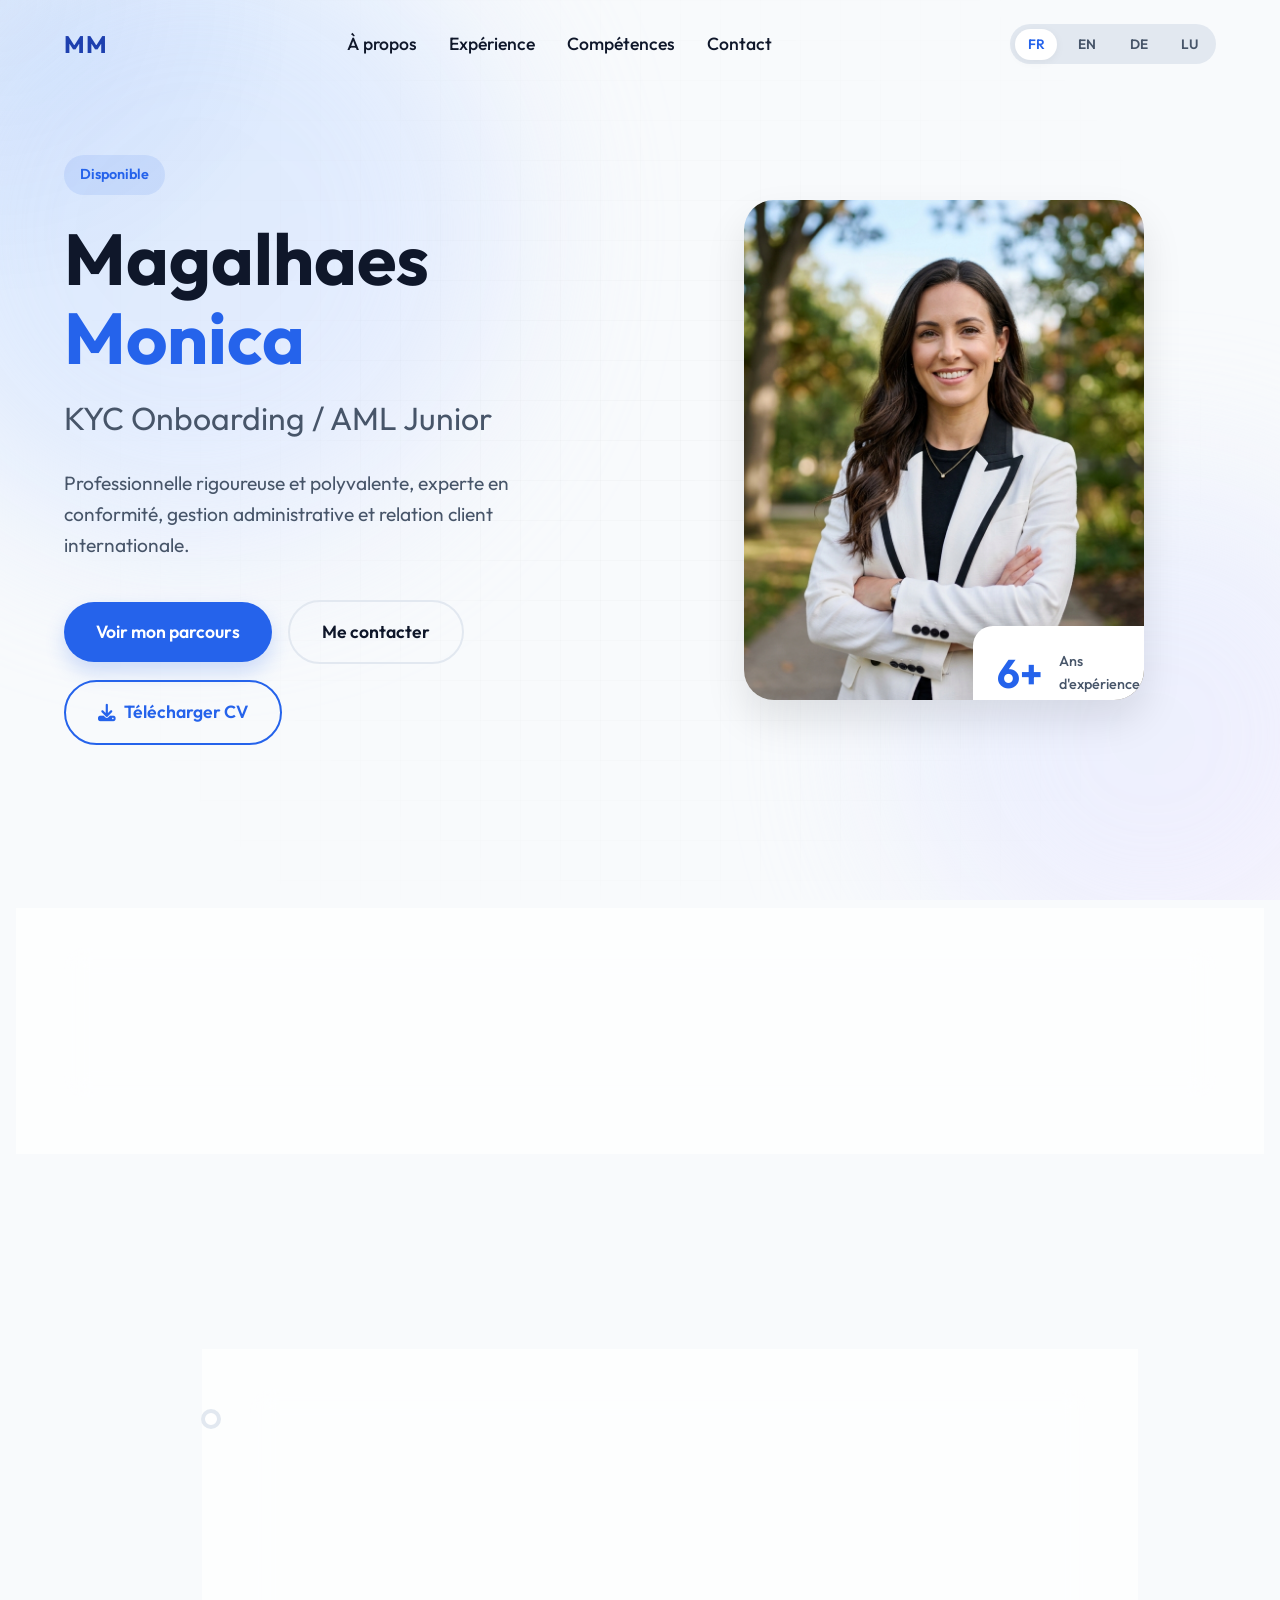
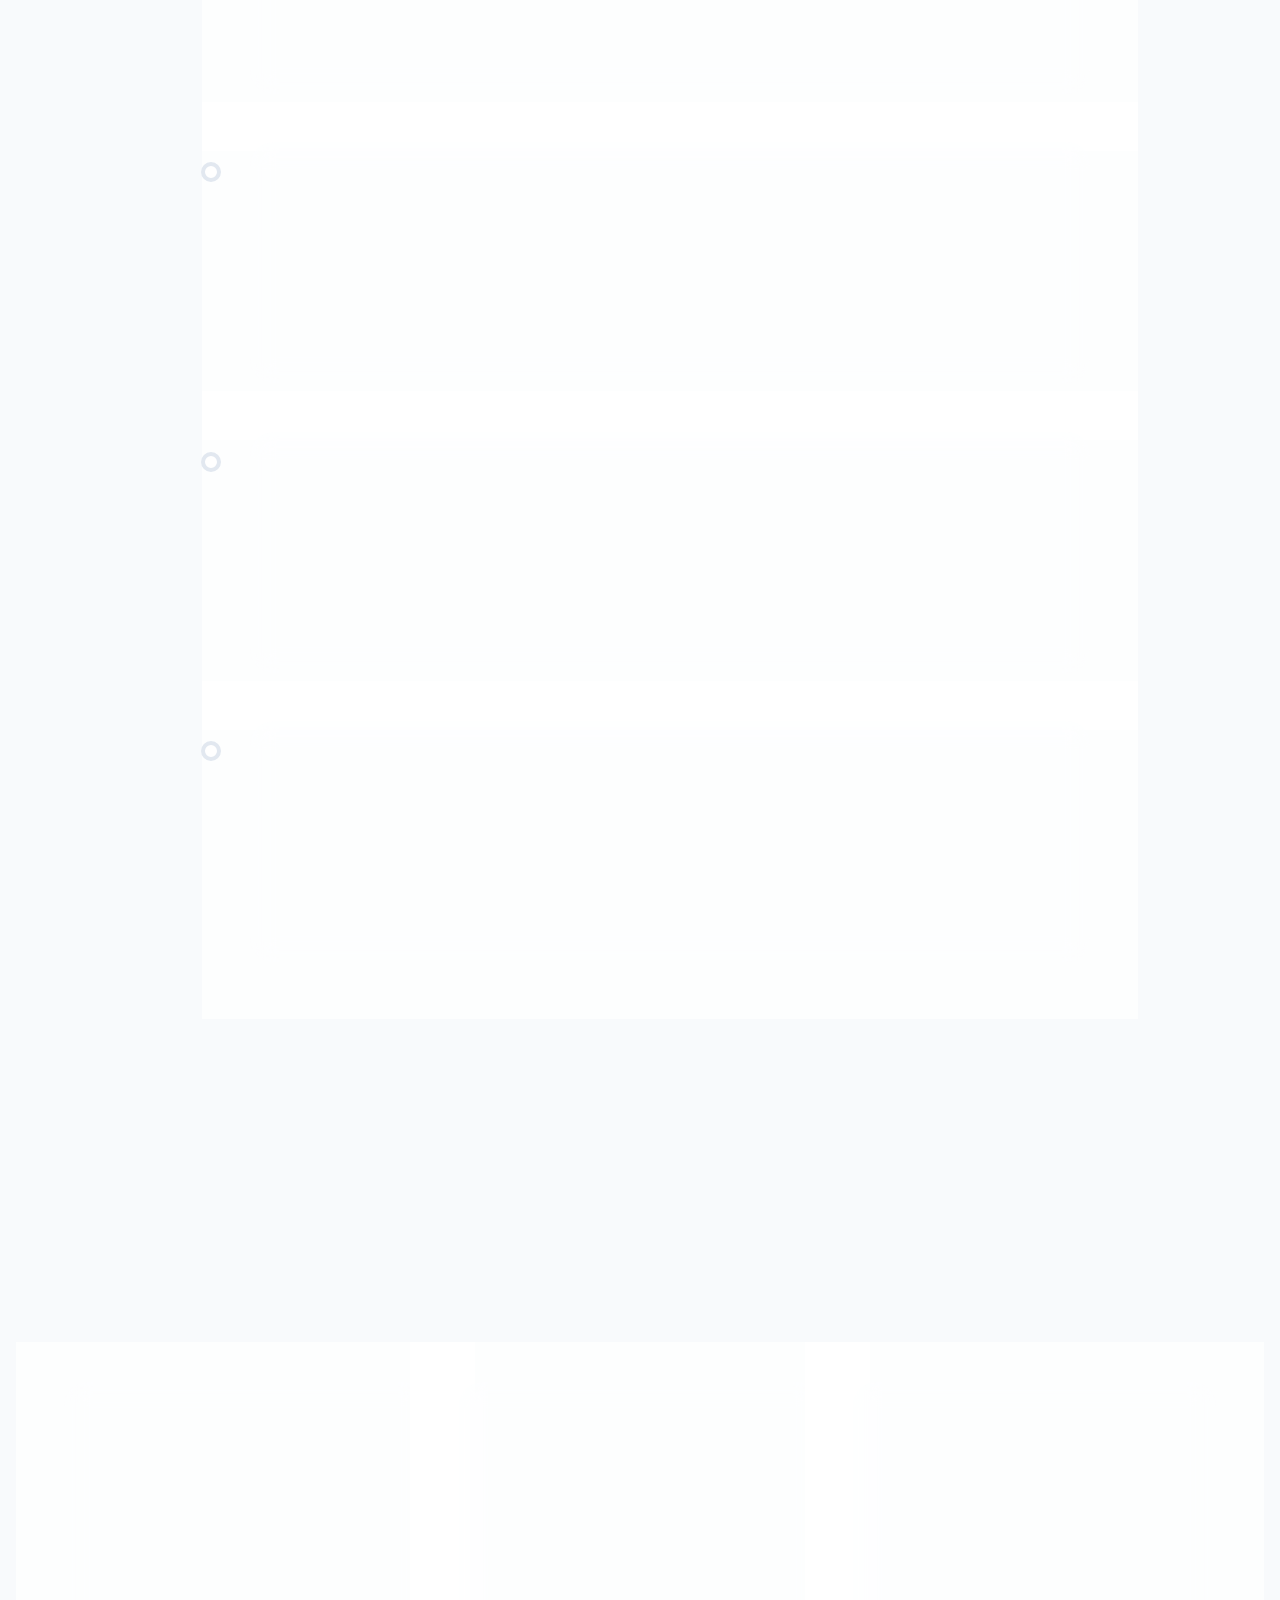
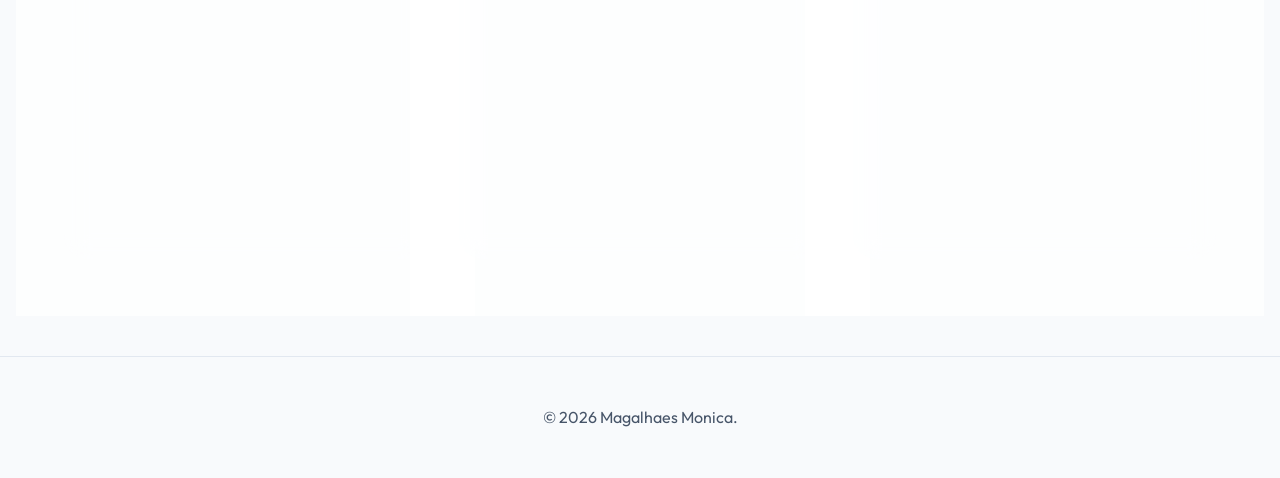
==== index.html @ 9e4c1631 "🚀 Initial commit: Mónica CV Landing Page" ====
<!DOCTYPE html>
<html lang="fr">
<head>
    <meta charset="UTF-8">
    <meta name="viewport" content="width=device-width, initial-scale=1.0">
    <title>Magalhaes Monica - KYC Onboarding / AML Junior</title>
    <meta name="description" content="Portfolio et CV de Magalhaes Monica, spécialiste KYC Onboarding / AML Junior.">
    <link rel="preconnect" href="https://fonts.googleapis.com">
    <link rel="preconnect" href="https://fonts.gstatic.com" crossorigin>
    <link href="https://fonts.googleapis.com/css2?family=Outfit:wght@300;400;500;600;700&display=swap" rel="stylesheet">
    <link rel="stylesheet" href="https://cdnjs.cloudflare.com/ajax/libs/font-awesome/6.4.0/css/all.min.css">
    <link rel="stylesheet" href="styles.css">
</head>
<body>
    <!-- Advanced UI Background -->
    <div id="cursor-glow"></div>
    <div class="background-elements">
        <div class="blob blob-1"></div>
        <div class="blob blob-2"></div>
        <div class="grid-overlay"></div>
    </div>

    <nav class="navbar">
        <div class="nav-content">
            <a href="#" class="logo">MM</a>
            <ul class="nav-links">
                <li><a href="#about" data-i18n="nav_about">À propos</a></li>
                <li><a href="#experience" data-i18n="nav_exp">Expérience</a></li>
                <li><a href="#skills" data-i18n="nav_skills">Compétences</a></li>
                <li><a href="#contact" data-i18n="nav_contact">Contact</a></li>
            </ul>
            <div class="lang-switcher">
                <button class="lang-btn active" data-lang="fr">FR</button>
                <button class="lang-btn" data-lang="en">EN</button>
                <button class="lang-btn" data-lang="de">DE</button>
                <button class="lang-btn" data-lang="lu">LU</button>
            </div>
        </div>
    </nav>

    <main>
        <section id="hero" class="hero section">
            <div class="hero-container">
                <div class="hero-content fade-in-left">
                    <div class="badge" data-i18n="hero_avail">Disponible</div>
                    <h1>Magalhaes <span>Monica</span></h1>
                    <h2 data-i18n="hero_title">KYC Onboarding / AML Junior</h2>
                    <p class="hero-desc" data-i18n="hero_desc">Professionnelle rigoureuse et polyvalente, experte en conformité, gestion administrative et relation client internationale.</p>
                    <div class="hero-actions">
                        <a href="#experience" class="btn btn-primary" data-i18n="btn_exp">Voir mon parcours</a>
                        <a href="#contact" class="btn btn-secondary" data-i18n="btn_contact">Me contacter</a>
                        <a href="CV%20KAYA%20KYCAML.pdf" class="btn btn-outline" target="_blank" data-i18n="btn_download" download><i class="fa-solid fa-download"></i> Télécharger CV</a>
                    </div>
                </div>
                <div class="hero-image-container fade-in-right">
                    <div class="image-wrapper tilt-card">
                        <img src="./monica_portrait.jpg" alt="Monica Magalhaes" class="profile-img" id="profile-picture">
                        <div class="experience-badge float-anim">
                            <span class="number">6+</span>
                            <span class="text" data-i18n="hero_years">Ans<br>d'expérience</span>
                        </div>
                    </div>
                </div>
            </div>
        </section>

        <section id="about" class="contact-bar section fade-in-up">
            <div class="contact-grid">
                <div class="contact-item hover-lift">
                    <div class="icon-box"><i class="fa-solid fa-phone"></i></div>
                    <div class="contact-details">
                        <span class="label" data-i18n="contact_phone">Téléphone</span>
                        <span class="value">06 03 92 74 62</span>
                    </div>
                </div>
                <div class="contact-item hover-lift">
                    <div class="icon-box"><i class="fa-solid fa-envelope"></i></div>
                    <div class="contact-details">
                        <span class="label">Email</span>
                        <span class="value">monicakaya.contact@gmail.com</span>
                    </div>
                </div>
                <div class="contact-item hover-lift">
                    <div class="icon-box"><i class="fa-solid fa-car"></i></div>
                    <div class="contact-details">
                        <span class="label" data-i18n="contact_license">Permis</span>
                        <span class="value" data-i18n="contact_license_val">Permis B</span>
                    </div>
                </div>
            </div>
        </section>

        <section id="experience" class="experience section">
            <div class="section-header fade-in-up">
                <h2 data-i18n="exp_section_title">Expérience <span>Professionnelle</span></h2>
                <div class="divider"></div>
            </div>
            
            <div class="timeline" id="experience-timeline">
                <div class="timeline-progress"></div>
                
                <div class="timeline-item fade-in-up">
                    <div class="timeline-dot"></div>
                    <div class="timeline-content glass-card interactive-card">
                        <div class="timeline-header">
                            <div class="job-info">
                                <h3 data-i18n="job1_title">Offboarding KYC Mission</h3>
                                <h4>Alcyone Consulting / ING Luxembourg</h4>
                            </div>
                            <span class="date-badge" data-i18n="job1_date">Fév. 2026 - Avril 2026</span>
                        </div>
                        <ul class="job-description">
                            <li data-i18n="job1_desc1">Analyse et traitement des demandes de clôture de comptes clients Business dans le respect des exigences réglementaires KYC/AML.</li>
                            <li data-i18n="job1_desc2">Collaboration étroite avec le personnel interne pour assurer la conformité.</li>
                            <li data-i18n="job1_desc3">Revue complète des dossiers clients (identités, statuts, FATCA, RCS).</li>
                        </ul>
                    </div>
                </div>

                <div class="timeline-item fade-in-up">
                    <div class="timeline-dot"></div>
                    <div class="timeline-content glass-card interactive-card">
                        <div class="timeline-header">
                            <div class="job-info">
                                <h3 data-i18n="job2_title">Gestion Administrative & Comptable</h3>
                                <h4>Consultors I Tècnics Associats S.L (Andorra)</h4>
                            </div>
                            <span class="date-badge" data-i18n="job2_date">Fév. 2023 - Oct. 2024</span>
                        </div>
                        <ul class="job-description">
                            <li data-i18n="job2_desc1">Traitement et analyse de dossiers clients en conformité avec les standards KYC.</li>
                            <li data-i18n="job2_desc2">Assurer les revues périodiques (ODD) des clients privés, recommandations d'audit.</li>
                        </ul>
                    </div>
                </div>

                <div class="timeline-item fade-in-up">
                    <div class="timeline-dot"></div>
                    <div class="timeline-content glass-card interactive-card">
                        <div class="timeline-header">
                            <div class="job-info">
                                <h3 data-i18n="job3_title">Front Office & Accueil</h3>
                                <h4>Mora Banc S.A (Andorra)</h4>
                            </div>
                            <span class="date-badge" data-i18n="job3_date">Sept. 2021 - Jan. 2023</span>
                        </div>
                        <ul class="job-description">
                            <li data-i18n="job3_desc1">Front office : Accueil et orientation des clients.</li>
                            <li data-i18n="job3_desc2">Préparation des salles de réunion, gestion et organisation des rdv clients avec les conseillers financiers.</li>
                        </ul>
                    </div>
                </div>

                <div class="timeline-item fade-in-up">
                    <div class="timeline-dot"></div>
                    <div class="timeline-content glass-card interactive-card">
                        <div class="timeline-header">
                            <div class="job-info">
                                <h3 data-i18n="job4_title">Assistante Administrative</h3>
                                <h4>Sotheby's International Realty (Andorra)</h4>
                            </div>
                            <span class="date-badge" data-i18n="job4_date">Nov. 2019 - Août 2021</span>
                        </div>
                        <ul class="job-description">
                            <li data-i18n="job4_desc1">Vérification des données clients KYC et AML via "ACCUITY" et "NAMEBOOK".</li>
                            <li data-i18n="job4_desc2">Constitution et gestion de dossiers acquéreurs.</li>
                        </ul>
                    </div>
                </div>
            </div>
        </section>

        <section id="skills" class="skills section">
            <div class="section-header fade-in-up">
                <h2 data-i18n="skills_section_title">Compétences & <span>Formation</span></h2>
                <div class="divider"></div>
            </div>

            <div class="skills-grid">
                <div class="skills-column fade-in-up">
                    <div class="glass-card full-height hover-glow">
                        <h3 data-i18n="skills_key"><i class="fa-solid fa-list-check"></i> Compétences Clés</h3>
                        <div class="tags-container">
                            <span class="tag" data-i18n="skill_1">Conformité KYC/AML</span>
                            <span class="tag" data-i18n="skill_2">Travail en équipe/autonomie</span>
                            <span class="tag" data-i18n="skill_3">Sens aigu du détail</span>
                            <span class="tag" data-i18n="skill_4">Sens de l'analyse</span>
                            <span class="tag">Pack-Office</span>
                            <span class="tag" data-i18n="skill_5">Rigoureuse</span>
                            <span class="tag" data-i18n="skill_6">Force de proposition</span>
                        </div>
                    </div>
                </div>

                <div class="skills-column fade-in-up" style="transition-delay: 0.2s">
                    <div class="glass-card full-height hover-glow">
                        <h3 data-i18n="skills_lang"><i class="fa-solid fa-language"></i> Langues</h3>
                        <div class="languages-list">
                            <div class="language-item"><span class="lang-name" data-i18n="lang_es">Espagnol</span><div class="progress-bar"><div class="progress" style="width: 100%"></div></div><span class="lang-level">C2</span></div>
                            <div class="language-item"><span class="lang-name" data-i18n="lang_ca">Catalan</span><div class="progress-bar"><div class="progress" style="width: 100%"></div></div><span class="lang-level">C2</span></div>
                            <div class="language-item"><span class="lang-name" data-i18n="lang_fr">Français</span><div class="progress-bar"><div class="progress" style="width: 100%"></div></div><span class="lang-level">C2</span></div>
                            <div class="language-item"><span class="lang-name" data-i18n="lang_pt">Portugais</span><div class="progress-bar"><div class="progress" style="width: 100%"></div></div><span class="lang-level">C2</span></div>
                            <div class="language-item"><span class="lang-name" data-i18n="lang_de">Allemand</span><div class="progress-bar"><div class="progress" style="width: 75%"></div></div><span class="lang-level">B2</span></div>
                            <div class="language-item"><span class="lang-name" data-i18n="lang_en">Anglais</span><div class="progress-bar"><div class="progress" style="width: 50%"></div></div><span class="lang-level">B1</span></div>
                            <div class="language-item"><span class="lang-name" data-i18n="lang_lu">Luxembourgeois</span><div class="progress-bar"><div class="progress" style="width: 25%"></div></div><span class="lang-level" data-i18n="lang_lu_level" style="font-size: 0.85rem">En cours</span></div>
                        </div>
                    </div>
                </div>

                <div class="skills-column fade-in-up" style="transition-delay: 0.4s">
                    <div class="glass-card full-height hover-glow">
                        <h3 data-i18n="skills_edu"><i class="fa-solid fa-graduation-cap"></i> Formation</h3>
                        <div class="education-item">
                            <h4 data-i18n="edu_title">Bac Pro en systèmes informatiques</h4>
                            <p class="school">Dr. Julio Martins - Portugal</p>
                            <span class="edu-date">2013 - 2015</span>
                        </div>
                    </div>
                </div>
            </div>
        </section>
    </main>

    <footer>
        <div class="footer-content">
            <p>&copy; 2026 Magalhaes Monica.</p>
        </div>
    </footer>

    <script src="script.js"></script>
</body>
</html>
---- styles.css ----
:root {
    --primary: #2563eb;
    --primary-light: #60a5fa;
    --primary-dark: #1e40af;
    --secondary: #e2e8f0;
    --text-main: #0f172a;
    --text-light: #475569;
    --bg-main: #f8fafc;
    --bg-glass: rgba(255, 255, 255, 0.7);
    --border-glass: rgba(255, 255, 255, 0.5);
    --shadow-glass: 0 8px 32px 0 rgba(31, 38, 135, 0.07);
    --transition: all 0.3s ease;
}

* {
    margin: 0;
    padding: 0;
    box-sizing: border-box;
    font-family: 'Outfit', sans-serif;
}

body {
    background-color: var(--bg-main);
    color: var(--text-main);
    line-height: 1.6;
    overflow-x: hidden;
    position: relative;
}

html {
    scroll-behavior: smooth;
}

/* Background Effects */
#cursor-glow {
    position: fixed;
    top: 0;
    left: 0;
    width: 600px;
    height: 600px;
    background: radial-gradient(circle, rgba(37,99,235,0.08) 0%, rgba(255,255,255,0) 70%);
    border-radius: 50%;
    transform: translate(-50%, -50%);
    pointer-events: none;
    z-index: -1;
    transition: opacity 0.3s;
}

.background-elements {
    position: fixed;
    top: 0;
    left: 0;
    width: 100vw;
    height: 100vh;
    z-index: -2;
    overflow: hidden;
}

.grid-overlay {
    position: absolute;
    top: 0;
    left: 0;
    width: 100%;
    height: 100%;
    background-image: 
        linear-gradient(to right, rgba(0,0,0,0.02) 1px, transparent 1px),
        linear-gradient(to bottom, rgba(0,0,0,0.02) 1px, transparent 1px);
    background-size: 40px 40px;
    mask-image: radial-gradient(circle at center, black, transparent 80%);
    -webkit-mask-image: radial-gradient(circle at center, black, transparent 80%);
}

.blob {
    position: absolute;
    border-radius: 50%;
    filter: blur(80px);
    opacity: 0.6;
    animation: float 10s infinite ease-in-out alternate;
}

.blob-1 {
    top: -10%;
    left: -10%;
    width: 50vw;
    height: 50vw;
    background: linear-gradient(135deg, #bfdbfe, #e0e7ff);
}

.blob-2 {
    bottom: -10%;
    right: -10%;
    width: 40vw;
    height: 40vw;
    background: linear-gradient(135deg, #dbeafe, #f3e8ff);
    animation-delay: -5s;
}

@keyframes float {
    0% { transform: translate(0, 0) scale(1); }
    100% { transform: translate(50px, 50px) scale(1.1); }
}

/* Utilities */
.glass-card {
    background: var(--bg-glass);
    backdrop-filter: blur(12px);
    -webkit-backdrop-filter: blur(12px);
    border: 1px solid var(--border-glass);
    border-radius: 24px;
    box-shadow: var(--shadow-glass);
    padding: 2rem;
    transition: transform 0.4s cubic-bezier(0.175, 0.885, 0.32, 1.275), box-shadow 0.4s ease;
}

.interactive-card:hover, .hover-glow:hover {
    transform: translateY(-5px);
    box-shadow: 0 15px 45px rgba(37, 99, 235, 0.12);
    border-color: rgba(37, 99, 235, 0.3);
}

.section {
    padding: 6rem 5%;
    max-width: 1400px;
    margin: 0 auto;
}

.section-header {
    text-align: center;
    margin-bottom: 4rem;
}

.section-header h2 {
    font-size: 2.5rem;
    font-weight: 700;
    color: var(--text-main);
}

.section-header span {
    color: var(--primary);
}

.divider {
    height: 4px;
    width: 60px;
    background: var(--primary);
    margin: 1rem auto;
    border-radius: 2px;
}

/* Navigation & Lang Switcher */
.navbar {
    position: fixed;
    top: 0;
    left: 0;
    width: 100%;
    padding: 1.5rem 5%;
    z-index: 1000;
    transition: var(--transition);
}

.navbar.scrolled {
    background: rgba(255, 255, 255, 0.9);
    backdrop-filter: blur(10px);
    box-shadow: 0 4px 20px rgba(0,0,0,0.05);
    padding: 1rem 5%;
}

.nav-content {
    display: flex;
    justify-content: space-between;
    align-items: center;
    max-width: 1400px;
    margin: 0 auto;
}

.logo {
    font-size: 1.5rem;
    font-weight: 700;
    color: var(--primary-dark);
    text-decoration: none;
    letter-spacing: 1px;
}

.nav-links {
    display: flex;
    list-style: none;
    gap: 2rem;
}

.nav-links a {
    text-decoration: none;
    color: var(--text-main);
    font-weight: 500;
    transition: var(--transition);
    font-size: 1.1rem;
}

.nav-links a:hover {
    color: var(--primary);
}

.lang-switcher {
    display: flex;
    gap: 0.5rem;
    background: var(--secondary);
    padding: 0.3rem;
    border-radius: 50px;
}

.lang-btn {
    border: none;
    background: transparent;
    padding: 0.4rem 0.8rem;
    border-radius: 50px;
    font-weight: 600;
    font-size: 0.85rem;
    color: var(--text-light);
    cursor: pointer;
    transition: var(--transition);
}

.lang-btn.active, .lang-btn:hover {
    background: white;
    color: var(--primary);
    box-shadow: 0 2px 10px rgba(0,0,0,0.05);
}

/* Hero Section */
.hero {
    display: flex;
    align-items: center;
    min-height: 100vh;
    padding-top: 6rem;
}

.hero-container {
    display: flex;
    align-items: center;
    justify-content: space-between;
    gap: 4rem;
    width: 100%;
}

.hero-content {
    flex: 1;
}

.badge {
    display: inline-block;
    padding: 0.5rem 1rem;
    background: rgba(37, 99, 235, 0.1);
    color: var(--primary);
    border-radius: 50px;
    font-weight: 600;
    font-size: 0.9rem;
    margin-bottom: 1.5rem;
}

.hero-content h1 {
    font-size: 4.5rem;
    line-height: 1.1;
    font-weight: 700;
    margin-bottom: 1rem;
}

.hero-content h1 span {
    color: var(--primary);
}

.hero-content h2 {
    font-size: 2rem;
    color: var(--text-light);
    font-weight: 400;
    margin-bottom: 1.5rem;
}

.hero-desc {
    font-size: 1.2rem;
    color: var(--text-light);
    margin-bottom: 2.5rem;
    max-width: 600px;
}

.btn {
    display: inline-block;
    padding: 1rem 2rem;
    border-radius: 50px;
    font-weight: 600;
    text-decoration: none;
    transition: var(--transition);
    font-size: 1.1rem;
}

.btn-primary {
    background: var(--primary);
    color: white;
    box-shadow: 0 10px 20px rgba(37, 99, 235, 0.2);
}

.btn-primary:hover {
    background: var(--primary-dark);
    transform: translateY(-3px);
    box-shadow: 0 15px 25px rgba(37, 99, 235, 0.3);
}

.hero-actions {
    display: flex;
    flex-wrap: wrap;
    gap: 1rem;
    align-items: center;
}

.btn-secondary {
    background: transparent;
    color: var(--text-main);
    border: 2px solid var(--secondary);
}

.btn-secondary:hover {
    border-color: var(--primary);
    color: var(--primary);
}

.btn-outline {
    background: transparent;
    color: var(--primary);
    border: 2px solid var(--primary);
    display: inline-flex;
    align-items: center;
    gap: 0.5rem;
}

.btn-outline:hover {
    background: var(--primary);
    color: white;
    box-shadow: 0 10px 20px rgba(37, 99, 235, 0.2);
    transform: translateY(-3px);
}


.hero-image-container {
    flex: 1;
    display: flex;
    justify-content: center;
    position: relative;
    perspective: 1000px;
}

.image-wrapper {
    position: relative;
    width: 400px;
    height: 500px;
    border-radius: 30px;
    overflow: hidden;
    box-shadow: 0 20px 40px rgba(0,0,0,0.1);
    transform-style: preserve-3d;
    transition: transform 0.1s;
}

.profile-img {
    width: 100%;
    height: 100%;
    object-fit: cover;
}

.experience-badge {
    position: absolute;
    bottom: -20px;
    right: -20px;
    background: white;
    padding: 1.5rem;
    border-radius: 20px;
    box-shadow: 0 15px 35px rgba(0,0,0,0.15);
    display: flex;
    align-items: center;
    gap: 1rem;
    transform: translateZ(50px);
}

@keyframes float-anim {
    0% { transform: translateY(0px) translateZ(50px); }
    50% { transform: translateY(-10px) translateZ(50px); }
    100% { transform: translateY(0px) translateZ(50px); }
}
.float-anim {
    animation: float-anim 4s ease-in-out infinite;
}

.experience-badge .number {
    font-size: 2.5rem;
    font-weight: 700;
    color: var(--primary);
    line-height: 1;
}

.experience-badge .text {
    font-size: 0.9rem;
    color: var(--text-light);
    font-weight: 500;
}

/* Contact Bar */
.contact-bar {
    padding: 3rem 5%;
}

.contact-grid {
    display: grid;
    grid-template-columns: repeat(3, 1fr);
    gap: 2rem;
    background: var(--bg-glass);
    backdrop-filter: blur(12px);
    border: 1px solid var(--border-glass);
    border-radius: 20px;
    padding: 2rem;
    box-shadow: var(--shadow-glass);
}

.hover-lift {
    transition: transform 0.3s;
}
.hover-lift:hover {
    transform: translateY(-5px);
}

.contact-item {
    display: flex;
    align-items: center;
    gap: 1.5rem;
    padding: 1rem;
}

.icon-box {
    width: 50px;
    height: 50px;
    background: rgba(37, 99, 235, 0.1);
    color: var(--primary);
    border-radius: 15px;
    display: flex;
    align-items: center;
    justify-content: center;
    font-size: 1.5rem;
    transition: background 0.3s, color 0.3s;
}
.contact-item:hover .icon-box {
    background: var(--primary);
    color: white;
}

.contact-details {
    display: flex;
    flex-direction: column;
}

.contact-details .label {
    font-size: 0.9rem;
    color: var(--text-light);
    font-weight: 500;
}

.contact-details .value {
    font-size: 1.1rem;
    font-weight: 600;
    color: var(--text-main);
}

/* Experience Timeline UI/UX */
.timeline {
    position: relative;
    max-width: 900px;
    margin: 0 auto;
    padding-bottom: 2rem;
}

.timeline::before {
    content: '';
    position: absolute;
    left: 20px;
    top: 0;
    height: 100%;
    width: 2px;
    background: var(--secondary);
}

.timeline-progress {
    position: absolute;
    left: 20px;
    top: 0;
    width: 2px;
    background: var(--primary);
    height: 0%;
    z-index: 1;
    transition: height 0.1s;
    box-shadow: 0 0 10px var(--primary);
}

.timeline-item {
    position: relative;
    padding-left: 60px;
    margin-bottom: 3rem;
}

.timeline-dot {
    position: absolute;
    left: 11px;
    top: 20px;
    width: 20px;
    height: 20px;
    background: white;
    border: 4px solid var(--secondary);
    border-radius: 50%;
    z-index: 2;
    transition: all 0.4s ease;
}

/* When the timeline progress reaches this item */
.timeline-item.active-dot .timeline-dot {
    border-color: var(--primary);
    background: var(--primary);
    box-shadow: 0 0 15px rgba(37, 99, 235, 0.6);
    transform: scale(1.2);
}

.timeline-item:hover .timeline-dot {
    transform: scale(1.4);
    background: white;
    border-color: var(--primary);
}

.timeline-header {
    display: flex;
    justify-content: space-between;
    align-items: flex-start;
    margin-bottom: 1.5rem;
    flex-wrap: wrap;
    gap: 1rem;
}

.job-info h3 {
    font-size: 1.5rem;
    color: var(--text-main);
    margin-bottom: 0.5rem;
}

.job-info h4 {
    font-size: 1.1rem;
    color: var(--primary);
    font-weight: 500;
}

.date-badge {
    background: rgba(37, 99, 235, 0.1);
    color: var(--primary-dark);
    padding: 0.5rem 1rem;
    border-radius: 50px;
    font-weight: 600;
    font-size: 0.9rem;
}

.job-description {
    list-style-type: none;
}

.job-description li {
    position: relative;
    padding-left: 1.5rem;
    margin-bottom: 0.8rem;
    color: var(--text-light);
}

.job-description li::before {
    content: '→';
    position: absolute;
    left: 0;
    color: var(--primary);
    font-weight: bold;
}

/* Skills Section */
.skills-grid {
    display: grid;
    grid-template-columns: repeat(3, 1fr);
    gap: 2rem;
}

.full-height {
    height: 100%;
}

.skills-column h3 {
    display: flex;
    align-items: center;
    gap: 1rem;
    font-size: 1.5rem;
    margin-bottom: 2rem;
    color: var(--text-main);
}

.skills-column h3 i {
    color: var(--primary);
}

.tags-container {
    display: flex;
    flex-wrap: wrap;
    gap: 0.8rem;
}

.tag {
    background: white;
    padding: 0.6rem 1.2rem;
    border-radius: 50px;
    font-size: 0.95rem;
    font-weight: 500;
    color: var(--text-light);
    border: 1px solid var(--secondary);
    transition: var(--transition);
}

.tag:hover {
    background: var(--primary);
    color: white;
    border-color: var(--primary);
    transform: translateY(-2px);
    box-shadow: 0 5px 15px rgba(37,99,235,0.2);
}

.languages-list {
    display: flex;
    flex-direction: column;
    gap: 1.5rem;
}

.language-item {
    display: flex;
    align-items: center;
    gap: 1rem;
}

.lang-name {
    width: 100px;
    font-weight: 500;
}

.progress-bar {
    flex: 1;
    height: 8px;
    background: var(--secondary);
    border-radius: 4px;
    overflow: hidden;
}

.progress {
    height: 100%;
    background: linear-gradient(90deg, var(--primary-light), var(--primary));
    border-radius: 4px;
    transition: width 1.5s ease-out;
}

.lang-level {
    font-weight: 700;
    color: var(--primary);
    width: 30px;
    text-align: right;
}

.education-item {
    background: rgba(37, 99, 235, 0.05);
    padding: 1.5rem;
    border-radius: 15px;
    border-left: 4px solid var(--primary);
    transition: var(--transition);
}
.education-item:hover {
    background: rgba(37, 99, 235, 0.1);
    transform: translateX(5px);
}

.education-item h4 {
    font-size: 1.2rem;
    margin-bottom: 0.5rem;
}

.school {
    color: var(--text-light);
    margin-bottom: 0.5rem;
}

.edu-date {
    display: inline-block;
    background: white;
    padding: 0.3rem 0.8rem;
    border-radius: 50px;
    font-size: 0.85rem;
    font-weight: 600;
    color: var(--primary);
}

/* Footer */
footer {
    text-align: center;
    padding: 3rem;
    color: var(--text-light);
    border-top: 1px solid var(--secondary);
}

/* Animations */
.fade-in-up {
    opacity: 0;
    transform: translateY(30px);
    transition: opacity 0.8s ease, transform 0.8s ease;
}

.fade-in-up.visible {
    opacity: 1;
    transform: translateY(0);
}

.fade-in-left {
    opacity: 0;
    transform: translateX(-50px);
    animation: fadeInLeft 1s ease forwards;
}

.fade-in-right {
    opacity: 0;
    transform: perspective(1000px) rotateY(-15deg) scale(0.8) translateX(50px);
    filter: blur(15px);
    animation: photoReveal 1.5s cubic-bezier(0.165, 0.84, 0.44, 1) forwards;
    animation-delay: 0.4s;
}

@keyframes fadeInLeft {
    to { opacity: 1; transform: translateX(0); }
}

@keyframes photoReveal {
    to { 
        opacity: 1; 
        transform: perspective(1000px) rotateY(0deg) scale(1) translateX(0);
        filter: blur(0);
    }
}

/* Responsive */
@media (max-width: 1024px) {
    .hero-content h1 { font-size: 3.5rem; }
    .hero-content h2 { font-size: 1.8rem; }
    .contact-grid { grid-template-columns: repeat(2, 1fr); }
    .skills-grid { grid-template-columns: repeat(2, 1fr); }
}

@media (max-width: 768px) {
    .nav-links { display: none; }
    .lang-switcher { margin-left: auto; }
    .hero-container { flex-direction: column; text-align: center; }
    .hero-actions { justify-content: center; display: flex; flex-direction: column; gap: 1rem; width: 100%; }
    .hero-actions .btn { width: 100%; text-align: center; justify-content: center; }
    .image-wrapper { width: 300px; height: 380px; margin: 0 auto; }
    .contact-grid { grid-template-columns: 1fr; }
    .skills-grid { grid-template-columns: 1fr; }
    .timeline::before { left: 15px; }
    .timeline-progress { left: 15px; }
    .timeline-dot { left: 6px; }
    .timeline-item { padding-left: 45px; }
}
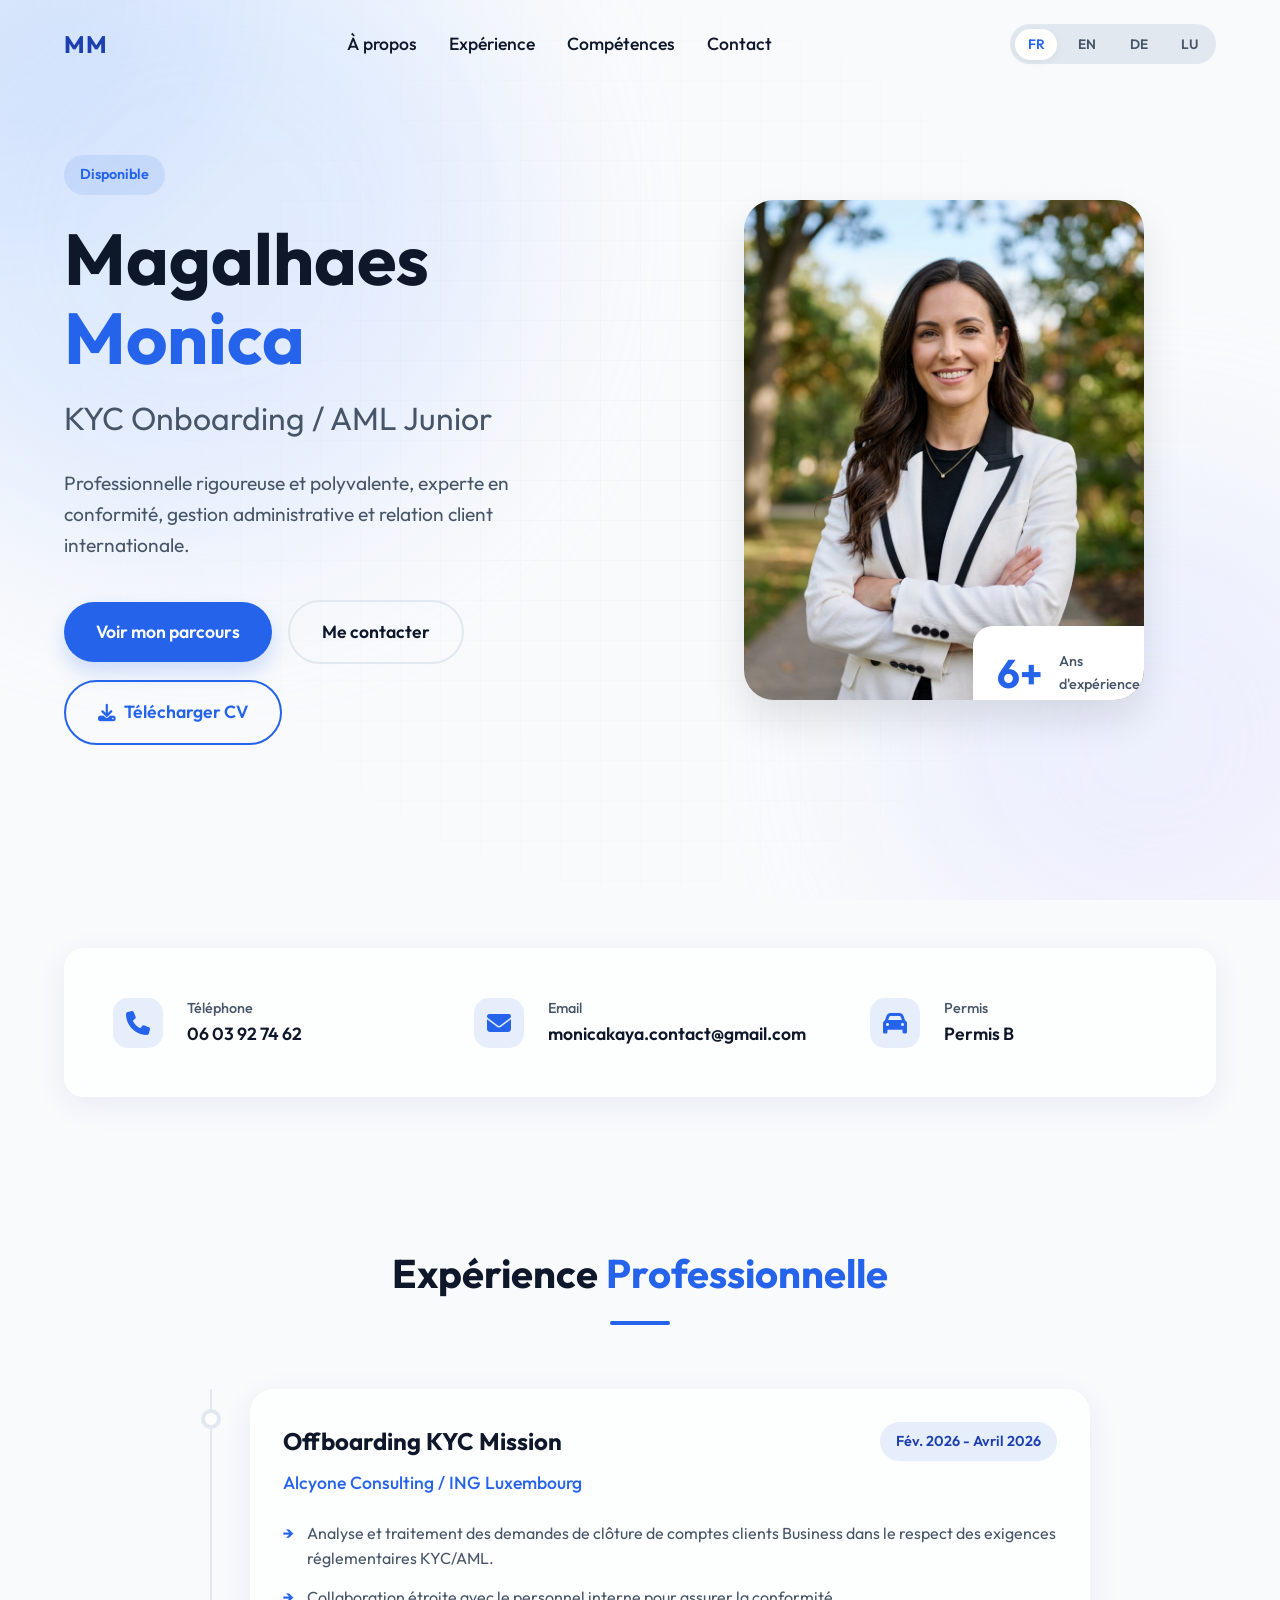
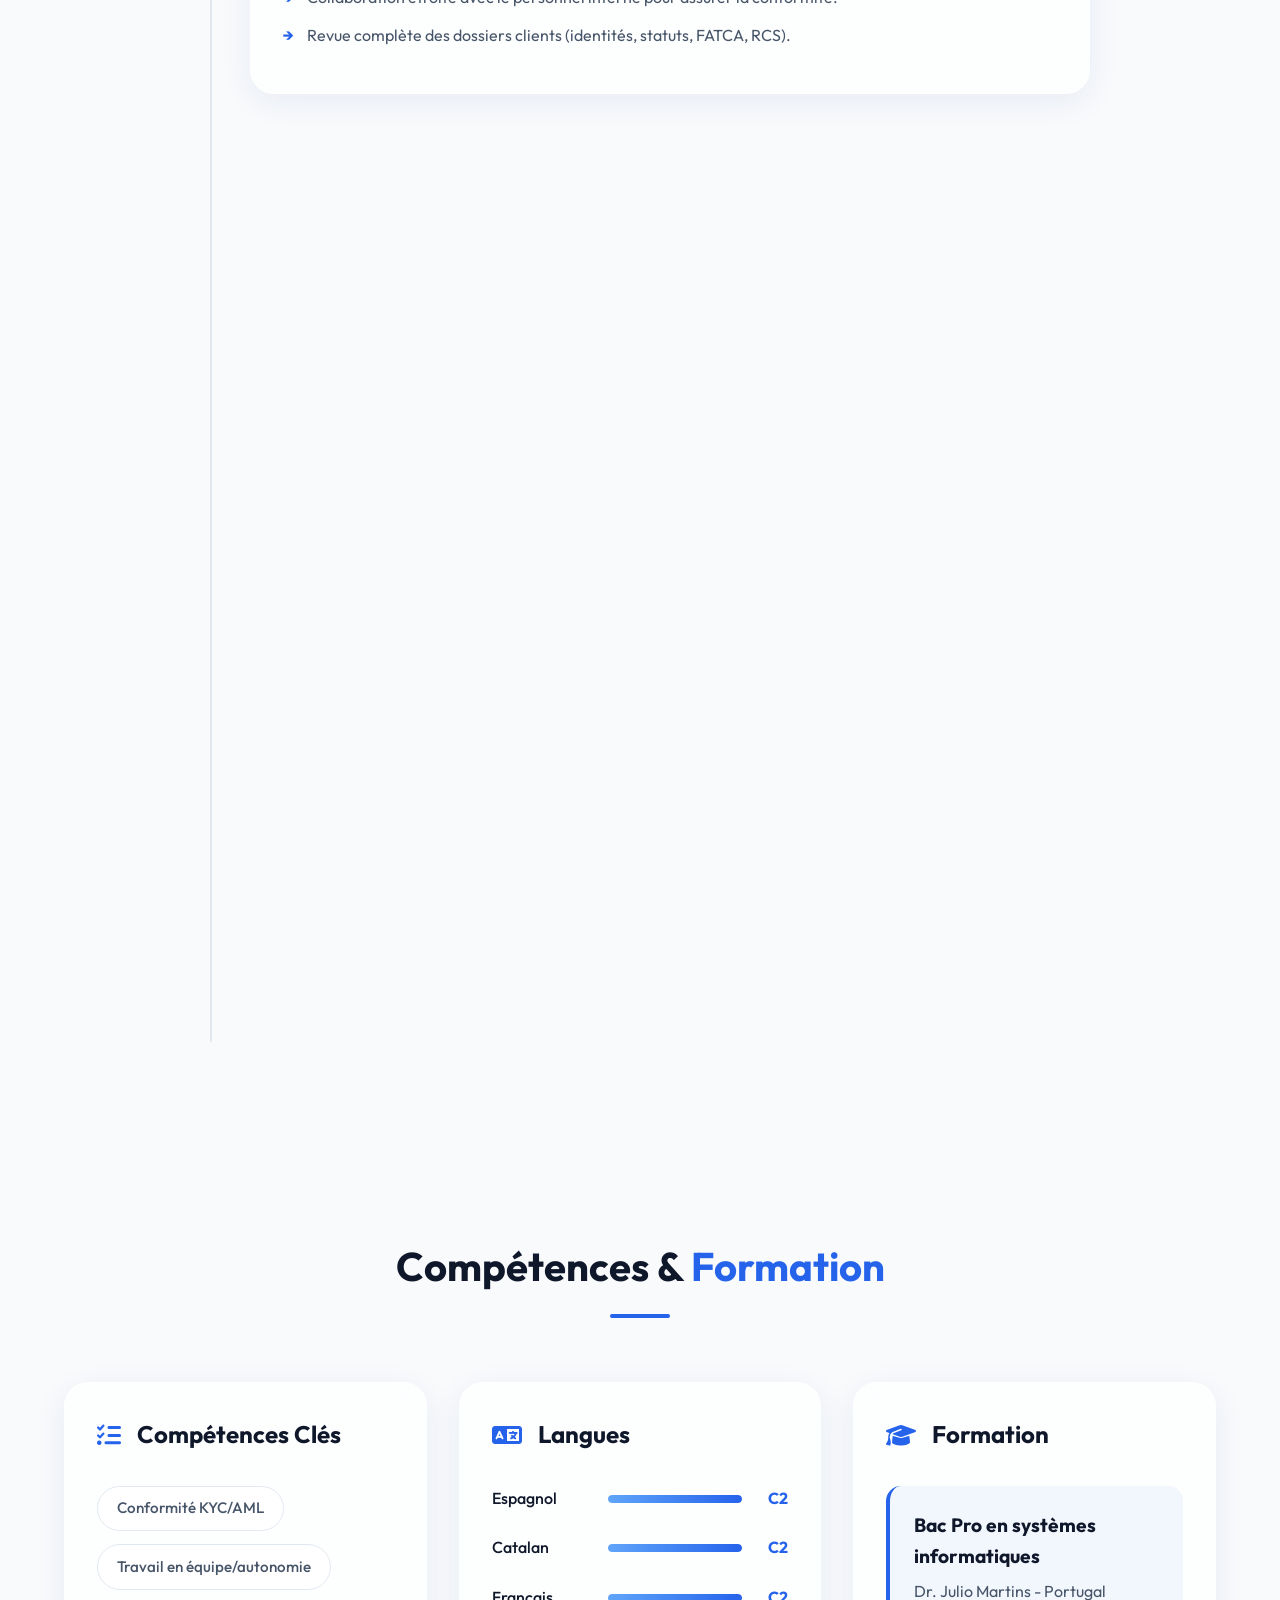
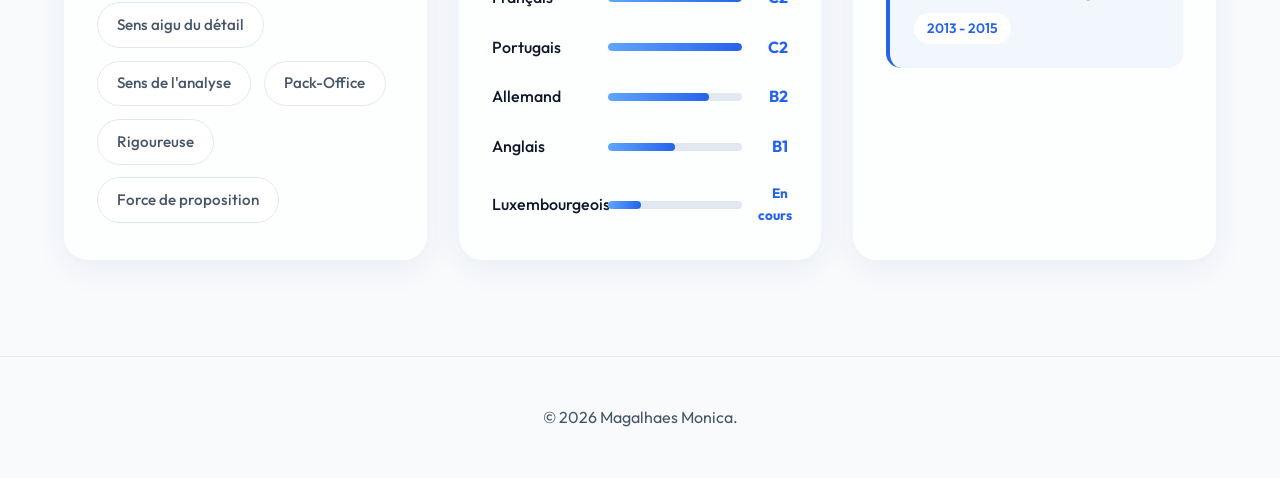
==== commit 78d4f075: "🚀 Añadir miniatura (Open Graph) para WhatsApp" ====
--- a/index.html
+++ b/index.html
@@ -5,6 +5,13 @@
     <meta name="viewport" content="width=device-width, initial-scale=1.0">
     <title>Magalhaes Monica - KYC Onboarding / AML Junior</title>
     <meta name="description" content="Portfolio et CV de Magalhaes Monica, spécialiste KYC Onboarding / AML Junior.">
+    
+    <!-- Open Graph / WhatsApp Preview -->
+    <meta property="og:title" content="Magalhaes Monica - KYC Onboarding / AML Junior">
+    <meta property="og:description" content="Portfolio et CV de Magalhaes Monica, spécialiste KYC Onboarding / AML Junior.">
+    <meta property="og:image" content="https://yoyocubano.github.io/CV-KAYA-KYCAML/monica_portrait.jpg">
+    <meta property="og:url" content="https://yoyocubano.github.io/CV-KAYA-KYCAML/">
+    <meta property="og:type" content="website">
     <link rel="preconnect" href="https://fonts.googleapis.com">
     <link rel="preconnect" href="https://fonts.gstatic.com" crossorigin>
     <link href="https://fonts.googleapis.com/css2?family=Outfit:wght@300;400;500;600;700&display=swap" rel="stylesheet">
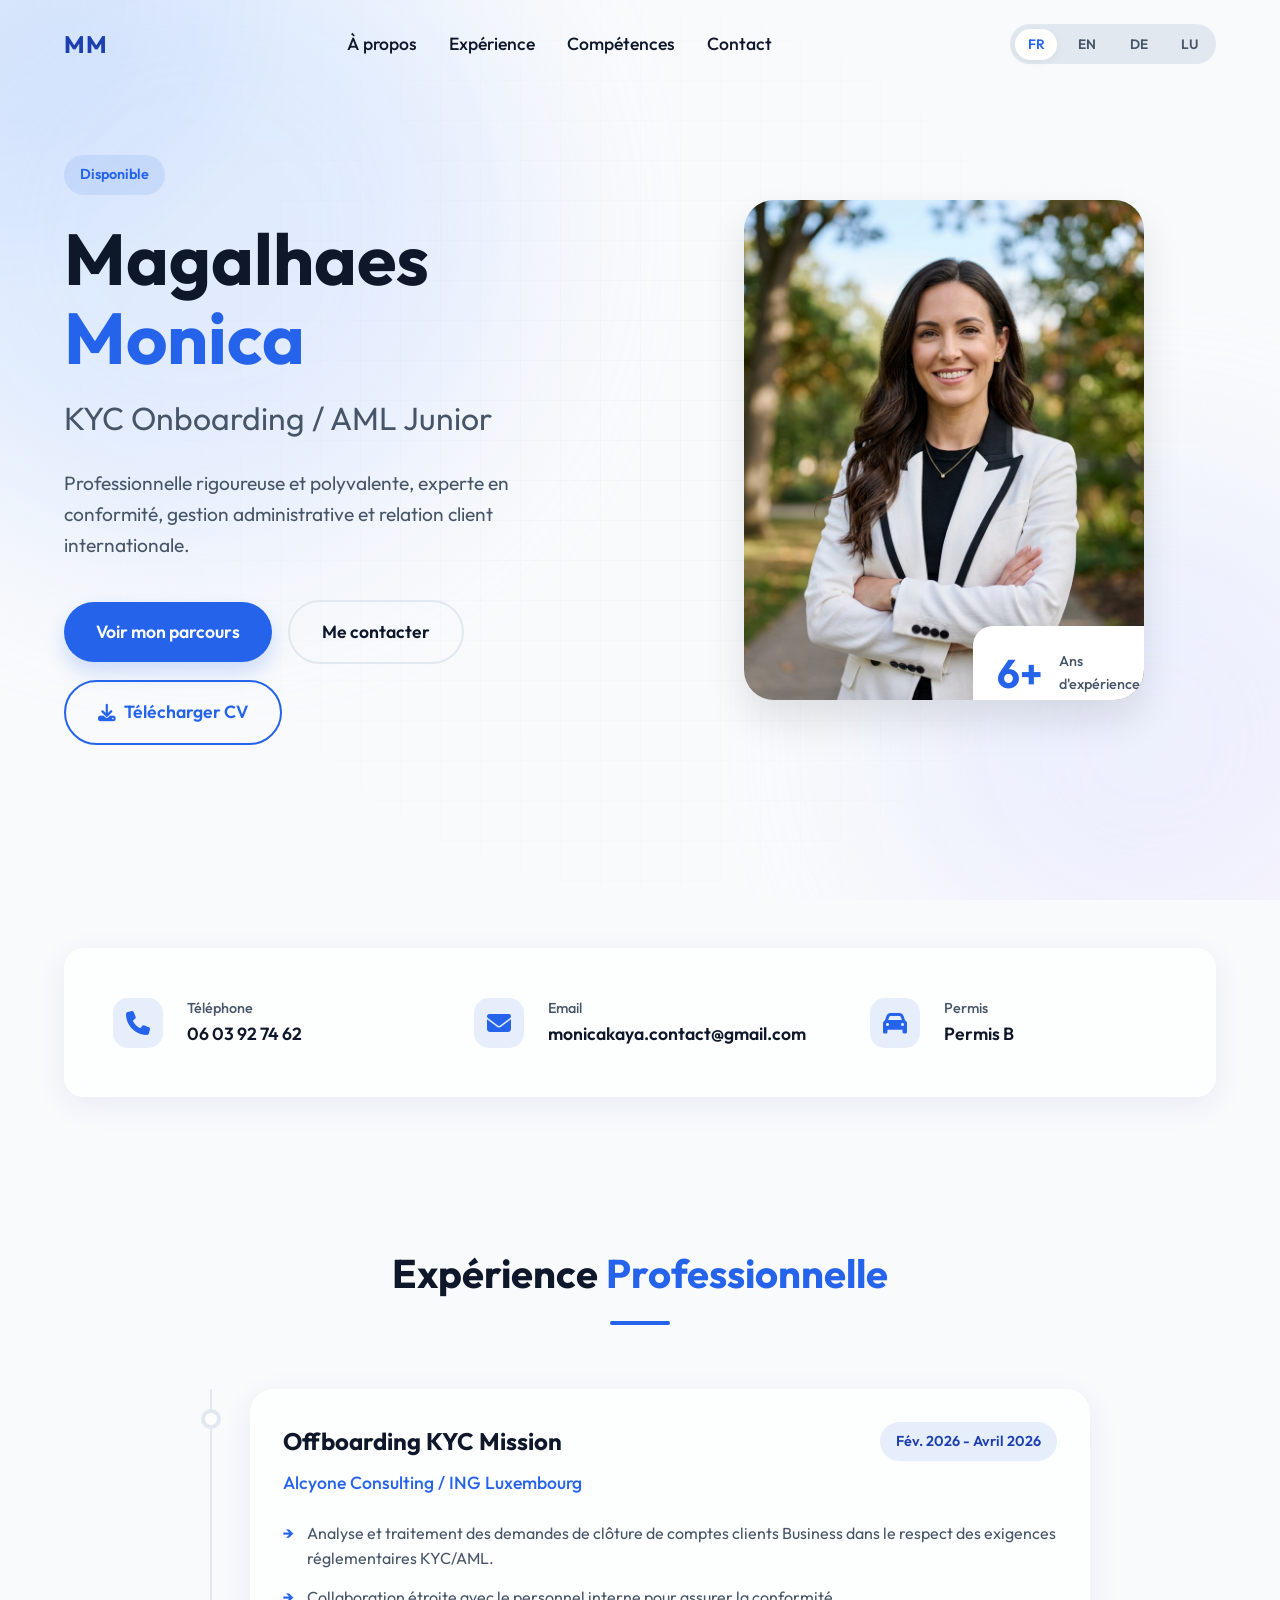
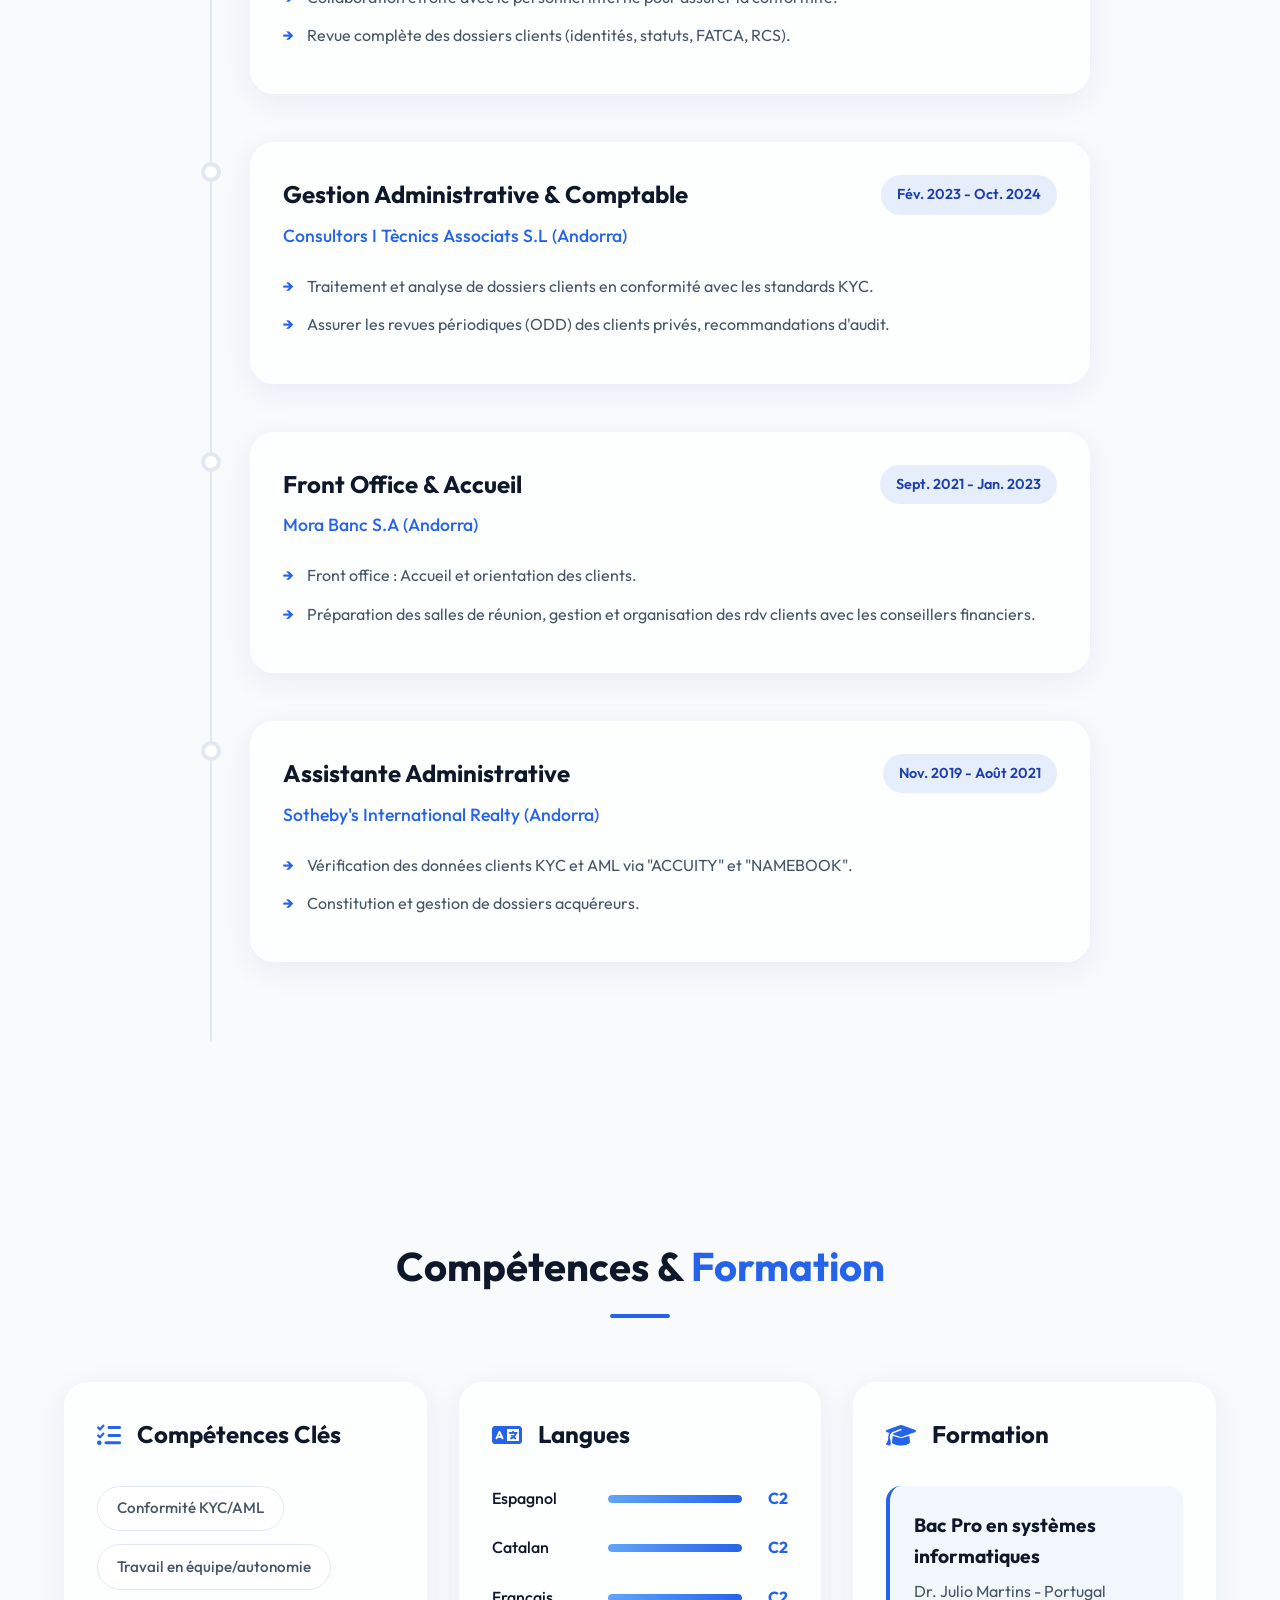
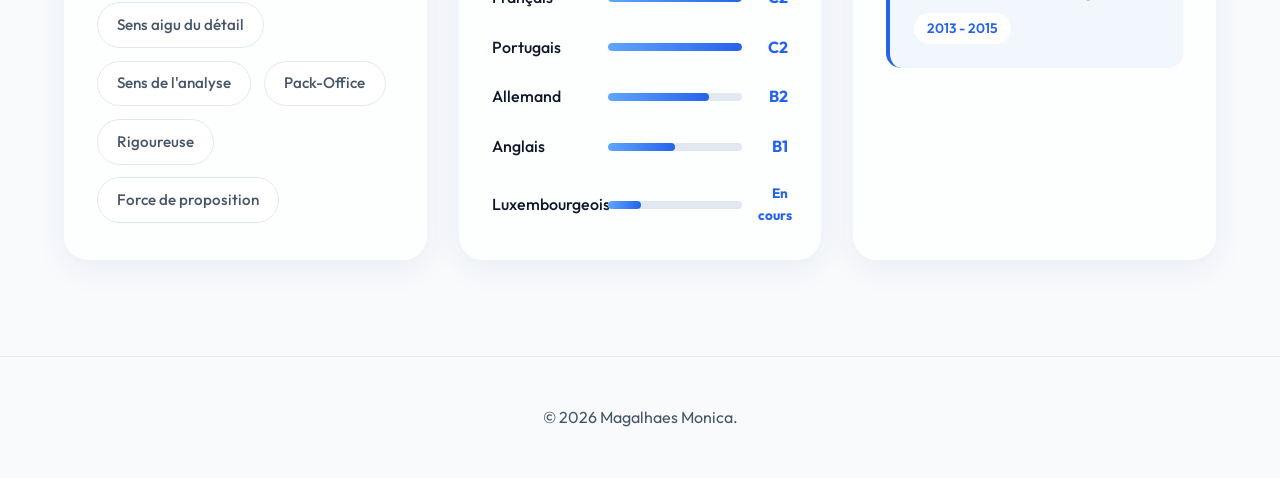
==== commit 0afbac2c: "🔧 Optimizar imagen miniatura para WhatsApp (<300KB)" ====
--- a/index.html
+++ b/index.html
@@ -9,7 +9,7 @@
     <!-- Open Graph / WhatsApp Preview -->
     <meta property="og:title" content="Magalhaes Monica - KYC Onboarding / AML Junior">
     <meta property="og:description" content="Portfolio et CV de Magalhaes Monica, spécialiste KYC Onboarding / AML Junior.">
-    <meta property="og:image" content="https://yoyocubano.github.io/CV-KAYA-KYCAML/monica_portrait.jpg">
+    <meta property="og:image" content="https://yoyocubano.github.io/CV-KAYA-KYCAML/thumbnail.jpg">
     <meta property="og:url" content="https://yoyocubano.github.io/CV-KAYA-KYCAML/">
     <meta property="og:type" content="website">
     <link rel="preconnect" href="https://fonts.googleapis.com">
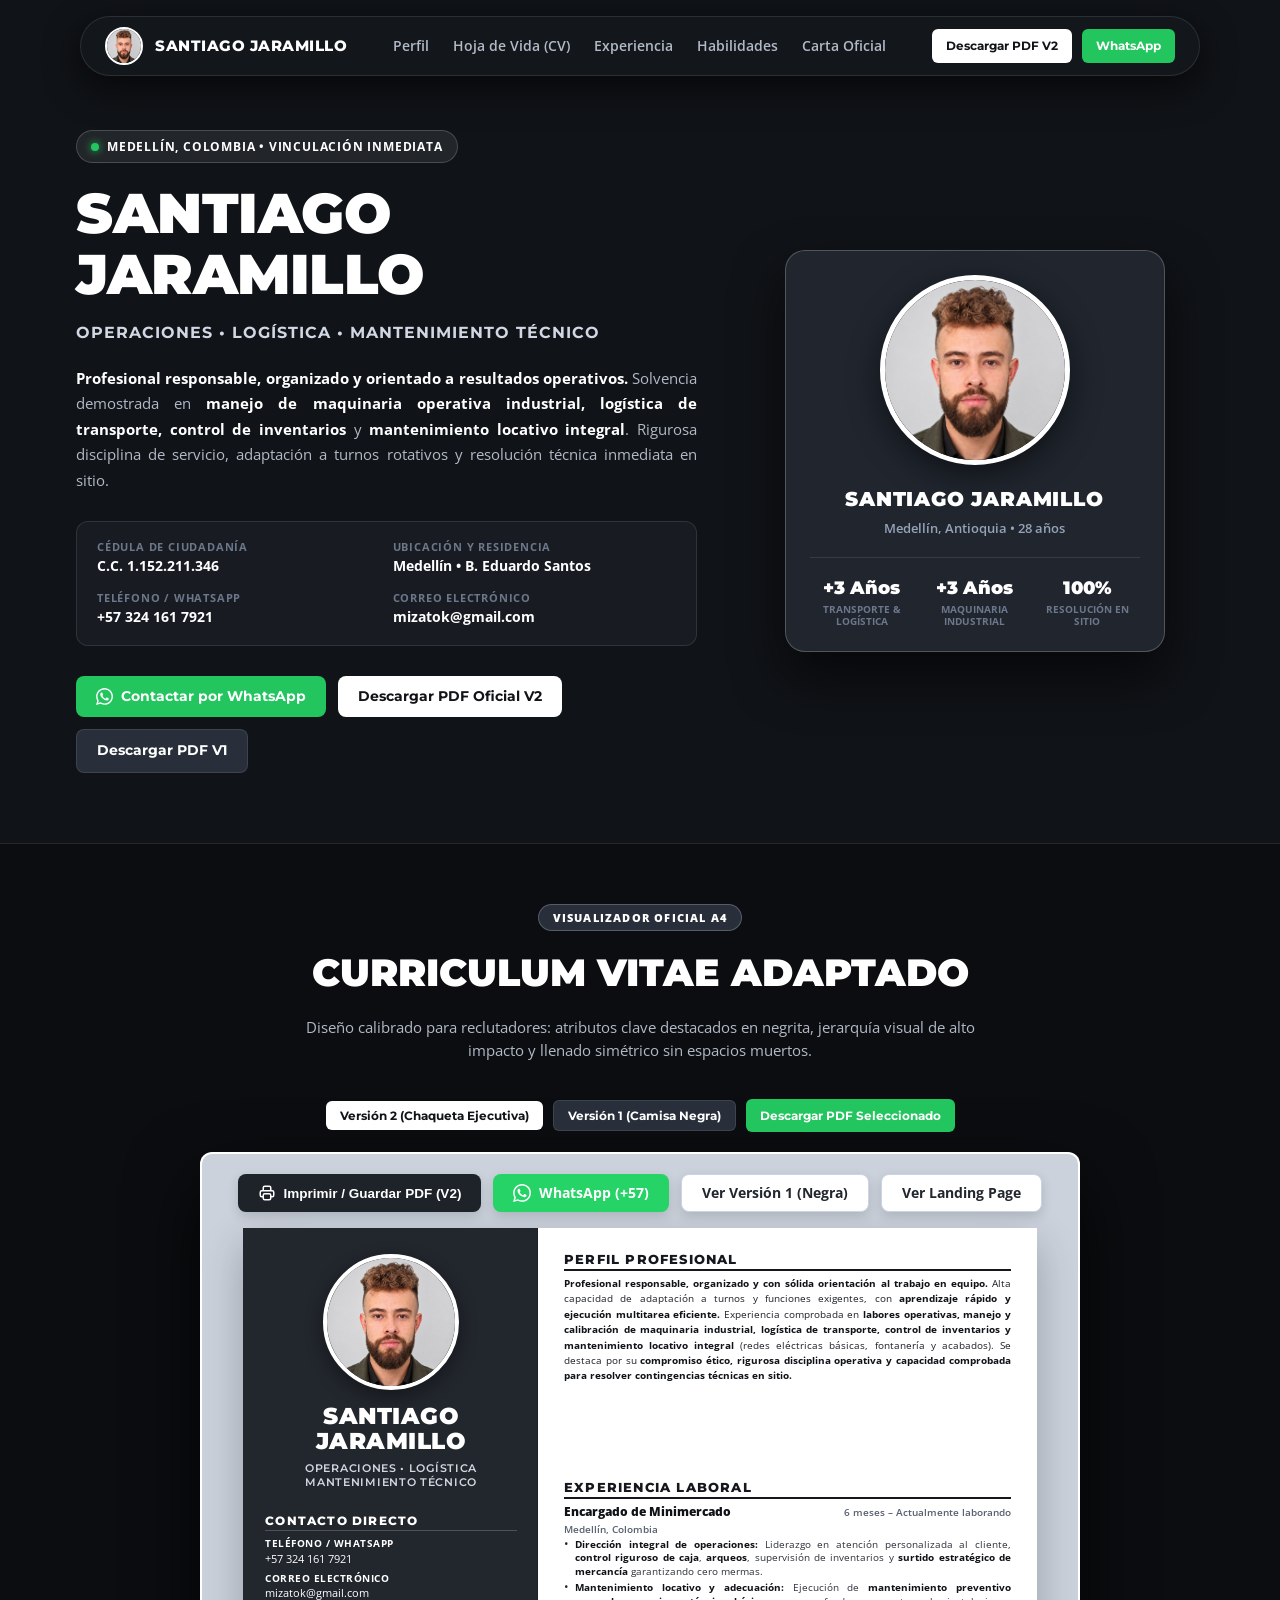
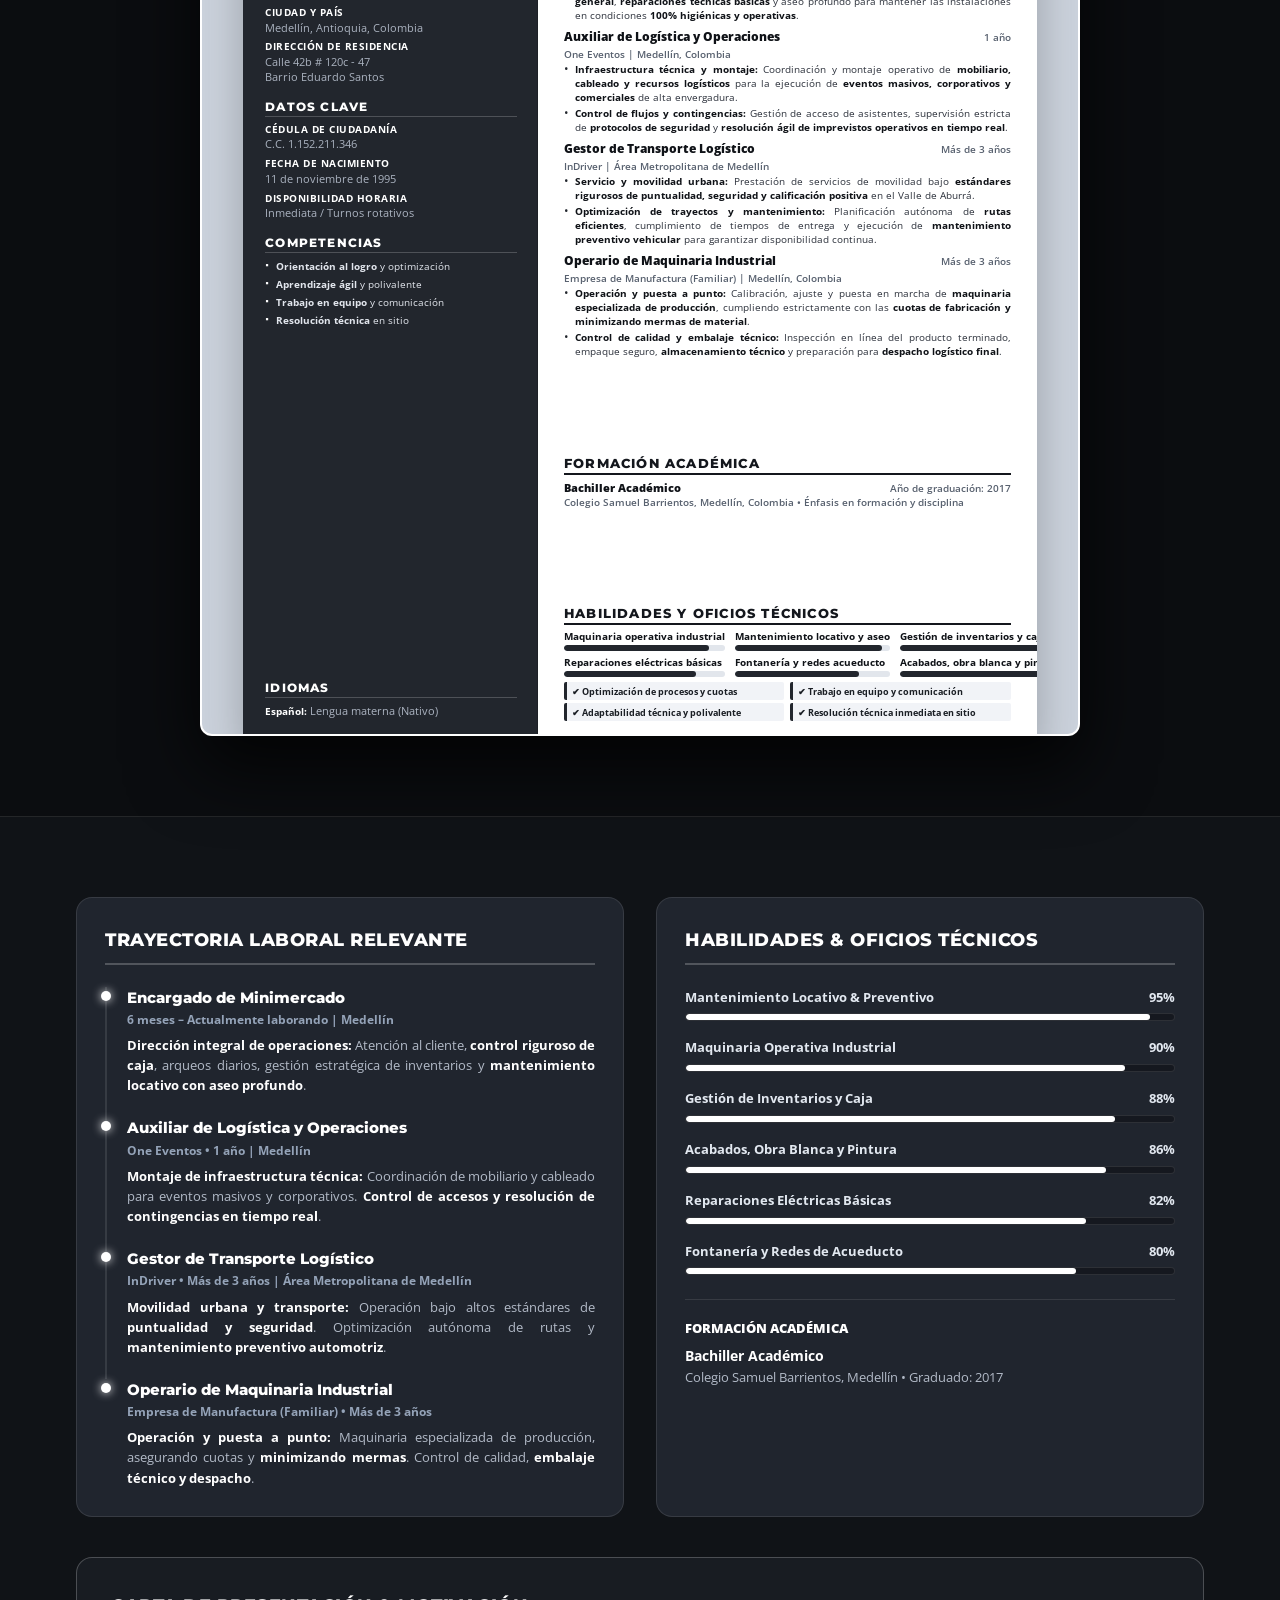
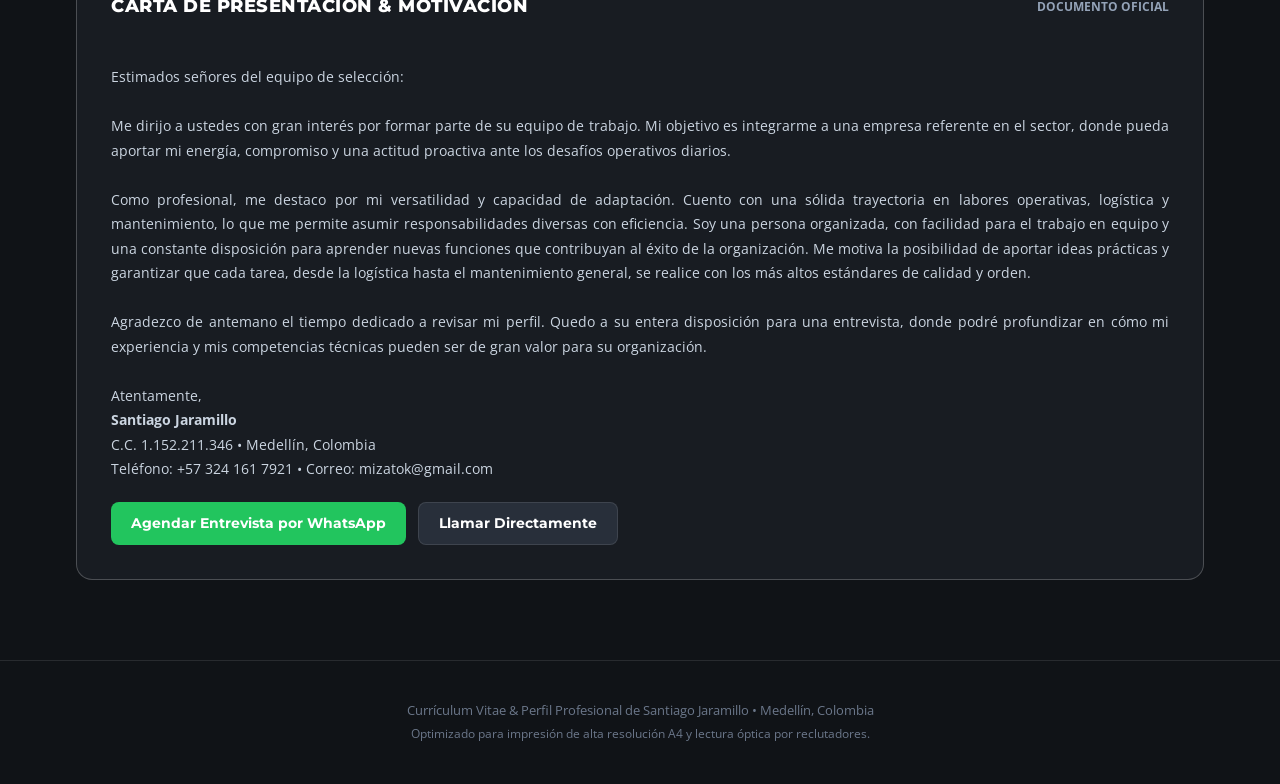
==== commit 05a766d5: "feat: perfil profesional y curriculum Santiago Jaramillo (landing rock, pdfs y favicon)" ====
--- a/index.html
+++ b/index.html
@@ -1,239 +1,947 @@
 <!DOCTYPE html>
-<html lang="fr">
+<html lang="es">
 <head>
-    <meta charset="UTF-8">
-    <meta name="viewport" content="width=device-width, initial-scale=1.0">
-    <title>Magalhaes Monica - KYC Onboarding / AML Junior</title>
-    <meta name="description" content="Portfolio et CV de Magalhaes Monica, spécialiste KYC Onboarding / AML Junior.">
-    
-    <!-- Open Graph / WhatsApp Preview -->
-    <meta property="og:title" content="Magalhaes Monica - KYC Onboarding / AML Junior">
-    <meta property="og:description" content="Portfolio et CV de Magalhaes Monica, spécialiste KYC Onboarding / AML Junior.">
-    <meta property="og:image" content="https://yoyocubano.github.io/CV-KAYA-KYCAML/thumbnail.jpg">
-    <meta property="og:url" content="https://yoyocubano.github.io/CV-KAYA-KYCAML/">
-    <meta property="og:type" content="website">
-    <link rel="preconnect" href="https://fonts.googleapis.com">
-    <link rel="preconnect" href="https://fonts.gstatic.com" crossorigin>
-    <link href="https://fonts.googleapis.com/css2?family=Outfit:wght@300;400;500;600;700&display=swap" rel="stylesheet">
-    <link rel="stylesheet" href="https://cdnjs.cloudflare.com/ajax/libs/font-awesome/6.4.0/css/all.min.css">
-    <link rel="stylesheet" href="styles.css">
+  <meta charset="UTF-8">
+  <meta name="viewport" content="width=device-width, initial-scale=1.0">
+  <title>Santiago Jaramillo | Operaciones • Logística • Mantenimiento Técnico</title>
+  
+  <!-- Metadatos de Búsqueda & Redes Sociales -->
+  <meta name="description" content="Hoja de Vida y Perfil Profesional de Santiago Jaramillo. Experiencia comprobada en operaciones, maquinaria industrial, logística de transporte y mantenimiento locativo en Medellín, Colombia.">
+  <meta name="author" content="Santiago Jaramillo">
+
+  <!-- Favicon Oficial (Última Imagen) -->
+  <link rel="icon" type="image/jpeg" href="assets/santiago_v2.jpg">
+  <link rel="apple-touch-icon" href="assets/santiago_v2.jpg">
+
+  <!-- Open Graph / WhatsApp / Telegram / Facebook Thumbnail -->
+  <meta property="og:type" content="profile">
+  <meta property="og:title" content="Santiago Jaramillo | Operaciones • Logística • Mantenimiento">
+  <meta property="og:description" content="Perfil profesional en Medellín, Colombia. Experiencia comprobada en manejo de maquinaria industrial, logística, inventarios y mantenimiento locativo integral. C.C. 1.152.211.346.">
+  <meta property="og:image" content="assets/santiago_v2.jpg">
+  <meta property="og:image:secure_url" content="assets/santiago_v2.jpg">
+  <meta property="og:image:type" content="image/jpeg">
+  <meta property="og:image:width" content="800">
+  <meta property="og:image:height" content="1050">
+  <meta property="og:locale" content="es_CO">
+
+  <!-- Twitter Cards -->
+  <meta name="twitter:card" content="summary_large_image">
+  <meta name="twitter:title" content="Santiago Jaramillo | Perfil Profesional Oficial">
+  <meta name="twitter:description" content="Operaciones • Logística • Mantenimiento Técnico • Medellín, Colombia">
+  <meta name="twitter:image" content="assets/santiago_v2.jpg">
+
+  <!-- Tipografías de Alto Impacto -->
+  <link rel="preconnect" href="https://fonts.googleapis.com">
+  <link rel="preconnect" href="https://fonts.gstatic.com" crossorigin>
+  <link href="https://fonts.googleapis.com/css2?family=Montserrat:wght@400;500;600;700;800;900&family=Open+Sans:wght@300;400;500;600;700&display=swap" rel="stylesheet">
+
+  <style>
+    :root {
+      --rock-black: #101317;
+      --rock-dark: #181c22;
+      --rock-card: #20252e;
+      --rock-elevated: #282f3a;
+      --rock-border: rgba(255, 255, 255, 0.1);
+      --rock-border-strong: rgba(255, 255, 255, 0.22);
+      --text-white: #ffffff;
+      --text-gray: #b2bac7;
+      --text-muted: #6b778a;
+      --accent-whatsapp: #22c55e;
+      --accent-whatsapp-hover: #16a34a;
+      --font-display: 'Montserrat', sans-serif;
+      --font-body: 'Open Sans', sans-serif;
+    }
+
+    * {
+      box-sizing: border-box;
+      margin: 0;
+      padding: 0;
+    }
+
+    html {
+      scroll-behavior: smooth;
+    }
+
+    body {
+      background-color: var(--rock-black);
+      color: var(--text-white);
+      font-family: var(--font-body);
+      line-height: 1.6;
+      -webkit-font-smoothing: antialiased;
+      overflow-x: hidden;
+    }
+
+    /* Floating Navbar (Negro Rock) */
+    .floating-nav {
+      position: fixed;
+      top: 16px;
+      left: 50%;
+      transform: translateX(-50%);
+      width: min(92%, 1120px);
+      background: rgba(20, 24, 30, 0.88);
+      backdrop-filter: blur(20px);
+      -webkit-backdrop-filter: blur(20px);
+      border: 1px solid var(--rock-border);
+      border-radius: 9999px;
+      padding: 10px 24px;
+      display: flex;
+      align-items: center;
+      justify-content: space-between;
+      z-index: 1000;
+      box-shadow: 0 12px 35px rgba(0, 0, 0, 0.6);
+    }
+
+    .nav-brand {
+      display: flex;
+      align-items: center;
+      gap: 12px;
+      text-decoration: none;
+      color: var(--text-white);
+    }
+
+    .nav-avatar {
+      width: 38px;
+      height: 38px;
+      border-radius: 50%;
+      border: 2px solid #ffffff;
+      object-fit: cover;
+      object-position: center 10%;
+    }
+
+    .nav-name {
+      font-family: var(--font-display);
+      font-weight: 800;
+      font-size: 15px;
+      letter-spacing: 0.5px;
+      text-transform: uppercase;
+    }
+
+    .nav-links {
+      display: flex;
+      align-items: center;
+      gap: 24px;
+      list-style: none;
+    }
+
+    .nav-link {
+      color: var(--text-gray);
+      text-decoration: none;
+      font-size: 13.5px;
+      font-weight: 600;
+      transition: color 0.2s ease;
+      cursor: pointer;
+    }
+
+    .nav-link:hover {
+      color: #ffffff;
+    }
+
+    .nav-actions {
+      display: flex;
+      align-items: center;
+      gap: 10px;
+    }
+
+    /* Buttons */
+    .btn {
+      display: inline-flex;
+      align-items: center;
+      justify-content: center;
+      gap: 8px;
+      padding: 10px 20px;
+      border-radius: 8px;
+      font-family: var(--font-display);
+      font-size: 13.5px;
+      font-weight: 700;
+      text-decoration: none;
+      cursor: pointer;
+      border: none;
+      transition: all 0.25s ease;
+      white-space: nowrap;
+    }
+
+    .btn-sm {
+      padding: 7px 14px;
+      font-size: 12px;
+      border-radius: 6px;
+    }
+
+    .btn-primary {
+      background: #ffffff;
+      color: #101317;
+    }
+
+    .btn-primary:hover {
+      background: #e2e8f0;
+      transform: translateY(-2px);
+      box-shadow: 0 6px 20px rgba(255, 255, 255, 0.18);
+    }
+
+    .btn-whatsapp {
+      background: var(--accent-whatsapp);
+      color: #ffffff;
+    }
+
+    .btn-whatsapp:hover {
+      background: var(--accent-whatsapp-hover);
+      transform: translateY(-2px);
+      box-shadow: 0 6px 20px rgba(34, 197, 94, 0.3);
+    }
+
+    .btn-rock {
+      background: var(--rock-elevated);
+      color: var(--text-white);
+      border: 1px solid var(--rock-border);
+    }
+
+    .btn-rock:hover {
+      background: #323a48;
+      border-color: var(--rock-border-strong);
+      transform: translateY(-2px);
+    }
+
+    .container {
+      width: min(92%, 1160px);
+      margin: 0 auto;
+      padding: 0 16px;
+    }
+
+    /* Hero Section (Rock Aesthetic) */
+    .hero-section {
+      padding-top: 130px;
+      padding-bottom: 70px;
+      position: relative;
+    }
+
+    .hero-content {
+      display: grid;
+      grid-template-columns: 1.15fr 0.85fr;
+      gap: 48px;
+      align-items: center;
+    }
+
+    .hero-badge {
+      display: inline-flex;
+      align-items: center;
+      gap: 8px;
+      background: rgba(255, 255, 255, 0.08);
+      border: 1px solid rgba(255, 255, 255, 0.18);
+      color: #ffffff;
+      padding: 6px 14px;
+      border-radius: 9999px;
+      font-size: 12px;
+      font-weight: 700;
+      text-transform: uppercase;
+      letter-spacing: 0.8px;
+      margin-bottom: 20px;
+    }
+
+    .hero-badge::before {
+      content: "";
+      width: 8px;
+      height: 8px;
+      background-color: #22c55e;
+      border-radius: 50%;
+      box-shadow: 0 0 8px #22c55e;
+    }
+
+    .hero-title {
+      font-family: var(--font-display);
+      font-size: clamp(34px, 4.4vw, 56px);
+      font-weight: 900;
+      line-height: 1.08;
+      letter-spacing: -0.5px;
+      margin-bottom: 16px;
+      color: #ffffff;
+      text-transform: uppercase;
+    }
+
+    .hero-subtitle {
+      font-family: var(--font-display);
+      font-size: 16px;
+      font-weight: 700;
+      color: #d1d8e4;
+      margin-bottom: 20px;
+      letter-spacing: 1px;
+      text-transform: uppercase;
+    }
+
+    .hero-description {
+      font-size: 15px;
+      color: var(--text-gray);
+      line-height: 1.7;
+      margin-bottom: 28px;
+      text-align: justify;
+    }
+
+    .hero-description strong {
+      color: #ffffff;
+    }
+
+    /* Ficha Técnica Colombia */
+    .hero-meta-grid {
+      display: grid;
+      grid-template-columns: repeat(2, 1fr);
+      gap: 12px;
+      margin-bottom: 30px;
+      background: var(--rock-dark);
+      border: 1px solid var(--rock-border);
+      border-radius: 12px;
+      padding: 16px 20px;
+    }
+
+    .hero-meta-item {
+      display: flex;
+      flex-direction: column;
+    }
+
+    .hero-meta-label {
+      font-size: 11px;
+      text-transform: uppercase;
+      letter-spacing: 0.8px;
+      color: var(--text-muted);
+      font-weight: 700;
+    }
+
+    .hero-meta-val {
+      font-size: 13.5px;
+      color: #ffffff;
+      font-weight: 700;
+    }
+
+    .hero-cta-group {
+      display: flex;
+      align-items: center;
+      gap: 12px;
+      flex-wrap: wrap;
+    }
+
+    /* Hero Visual Card */
+    .hero-visual {
+      display: flex;
+      justify-content: center;
+    }
+
+    .profile-card-rock {
+      position: relative;
+      width: 100%;
+      max-width: 380px;
+      background: var(--rock-card);
+      border: 1px solid var(--rock-border-strong);
+      border-radius: 20px;
+      padding: 24px;
+      box-shadow: 0 25px 50px rgba(0, 0, 0, 0.6);
+      text-align: center;
+    }
+
+    .profile-photo-wrap {
+      width: 190px;
+      height: 190px;
+      margin: 0 auto 18px;
+      border-radius: 50%;
+      border: 5px solid #ffffff;
+      box-shadow: 0 10px 30px rgba(0, 0, 0, 0.5);
+      overflow: hidden;
+      background: #101317;
+    }
+
+    .profile-photo-wrap img {
+      width: 100%;
+      height: 100%;
+      object-fit: cover;
+      object-position: center 10%;
+    }
+
+    .profile-card-name {
+      font-family: var(--font-display);
+      font-size: 20px;
+      font-weight: 900;
+      text-transform: uppercase;
+      letter-spacing: 0.8px;
+      color: #ffffff;
+      margin-bottom: 4px;
+    }
+
+    .profile-card-role {
+      font-size: 12.5px;
+      color: #94a3b8;
+      margin-bottom: 18px;
+      font-weight: 600;
+    }
+
+    .profile-stats-row {
+      display: grid;
+      grid-template-columns: repeat(3, 1fr);
+      gap: 8px;
+      border-top: 1px solid var(--rock-border);
+      padding-top: 16px;
+    }
+
+    .stat-box {
+      display: flex;
+      flex-direction: column;
+    }
+
+    .stat-number {
+      font-family: var(--font-display);
+      font-size: 18px;
+      font-weight: 900;
+      color: #ffffff;
+    }
+
+    .stat-label {
+      font-size: 10px;
+      color: var(--text-muted);
+      line-height: 1.2;
+      font-weight: 700;
+      text-transform: uppercase;
+    }
+
+    /* Section CV Viewer (Negro Rock) */
+    .section-cv-view {
+      padding: 60px 0 80px;
+      background: #0b0d10;
+      border-top: 1px solid var(--rock-border);
+      border-bottom: 1px solid var(--rock-border);
+    }
+
+    .section-header {
+      text-align: center;
+      max-width: 720px;
+      margin: 0 auto 36px;
+    }
+
+    .section-badge {
+      display: inline-block;
+      font-size: 11px;
+      font-weight: 800;
+      text-transform: uppercase;
+      letter-spacing: 1.2px;
+      color: #ffffff;
+      background: var(--rock-elevated);
+      border: 1px solid var(--rock-border-strong);
+      padding: 4px 14px;
+      border-radius: 9999px;
+      margin-bottom: 12px;
+    }
+
+    .section-heading {
+      font-family: var(--font-display);
+      font-size: clamp(26px, 3.2vw, 38px);
+      font-weight: 900;
+      color: #ffffff;
+      margin-bottom: 12px;
+      text-transform: uppercase;
+    }
+
+    .section-subtext {
+      color: var(--text-gray);
+      font-size: 14.5px;
+    }
+
+    .cv-toolbar {
+      display: flex;
+      align-items: center;
+      justify-content: center;
+      gap: 10px;
+      margin-bottom: 20px;
+      flex-wrap: wrap;
+    }
+
+    .cv-frame-box {
+      width: 100%;
+      max-width: 880px;
+      margin: 0 auto;
+      background: #ffffff;
+      border-radius: 12px;
+      box-shadow: 0 30px 70px rgba(0, 0, 0, 0.8);
+      overflow: hidden;
+      border: 2px solid var(--rock-border-strong);
+    }
+
+    .cv-frame-box iframe {
+      width: 100%;
+      height: 1180px;
+      border: none;
+      display: block;
+    }
+
+    /* Experience Details Section */
+    .details-section {
+      padding: 80px 0;
+    }
+
+    .grid-2col {
+      display: grid;
+      grid-template-columns: 1fr 1fr;
+      gap: 32px;
+    }
+
+    .card-rock {
+      background: var(--rock-card);
+      border: 1px solid var(--rock-border);
+      border-radius: 16px;
+      padding: 28px;
+    }
+
+    .card-title {
+      font-family: var(--font-display);
+      font-size: 18px;
+      font-weight: 800;
+      color: #ffffff;
+      text-transform: uppercase;
+      letter-spacing: 0.5px;
+      margin-bottom: 22px;
+      border-bottom: 2px solid var(--rock-border-strong);
+      padding-bottom: 8px;
+    }
+
+    .timeline-item {
+      position: relative;
+      padding-left: 20px;
+      padding-bottom: 22px;
+      border-left: 2px solid var(--rock-border);
+    }
+
+    .timeline-item:last-child {
+      padding-bottom: 0;
+      border-left-color: transparent;
+    }
+
+    .timeline-dot {
+      position: absolute;
+      left: -6px;
+      top: 4px;
+      width: 10px;
+      height: 10px;
+      border-radius: 50%;
+      background: #ffffff;
+      box-shadow: 0 0 10px #ffffff;
+    }
+
+    .timeline-role {
+      font-family: var(--font-display);
+      font-weight: 800;
+      font-size: 14.5px;
+      color: #ffffff;
+    }
+
+    .timeline-meta {
+      font-size: 12px;
+      color: #94a3b8;
+      font-weight: 700;
+      margin-bottom: 6px;
+    }
+
+    .timeline-desc {
+      font-size: 13px;
+      color: var(--text-gray);
+      line-height: 1.55;
+      text-align: justify;
+    }
+
+    .timeline-desc strong {
+      color: #ffffff;
+    }
+
+    /* Skills Progress */
+    .skill-track {
+      margin-bottom: 16px;
+    }
+
+    .skill-track-info {
+      display: flex;
+      justify-content: space-between;
+      font-size: 13px;
+      font-weight: 700;
+      margin-bottom: 6px;
+      color: #e2e8f0;
+    }
+
+    .skill-track-bar {
+      height: 8px;
+      background: #15181f;
+      border-radius: 4px;
+      overflow: hidden;
+      border: 1px solid var(--rock-border);
+    }
+
+    .skill-track-fill {
+      height: 100%;
+      background: #ffffff;
+      border-radius: 4px;
+    }
+
+    /* Motivation Letter */
+    .letter-card {
+      background: var(--rock-dark);
+      border: 1px solid var(--rock-border-strong);
+      border-radius: 16px;
+      padding: 34px;
+      margin-top: 40px;
+    }
+
+    .letter-body {
+      font-size: 14px;
+      line-height: 1.75;
+      color: #cbd5e1;
+      white-space: pre-line;
+      margin: 20px 0;
+      text-align: justify;
+    }
+
+    /* Footer */
+    .footer {
+      padding: 40px 0;
+      border-top: 1px solid var(--rock-border);
+      text-align: center;
+      font-size: 12.5px;
+      color: var(--text-muted);
+    }
+
+    @media (max-width: 900px) {
+      .hero-content {
+        grid-template-columns: 1fr;
+        text-align: center;
+      }
+      .hero-description {
+        text-align: left;
+      }
+      .hero-cta-group {
+        justify-content: center;
+      }
+      .grid-2col {
+        grid-template-columns: 1fr;
+      }
+      .nav-links {
+        display: none;
+      }
+    }
+  </style>
 </head>
 <body>
-    <!-- Advanced UI Background -->
-    <div id="cursor-glow"></div>
-    <div class="background-elements">
-        <div class="blob blob-1"></div>
-        <div class="blob blob-2"></div>
-        <div class="grid-overlay"></div>
+
+  <!-- Barra Flotante de Navegación -->
+  <header class="floating-nav">
+    <a href="#" class="nav-brand">
+      <img src="assets/santiago_v2.jpg" alt="Santiago Jaramillo" class="nav-avatar">
+      <span class="nav-name">Santiago Jaramillo</span>
+    </a>
+
+    <nav>
+      <ul class="nav-links">
+        <li><a href="#perfil" class="nav-link">Perfil</a></li>
+        <li><a href="#curriculum" class="nav-link">Hoja de Vida (CV)</a></li>
+        <li><a href="#experiencia" class="nav-link">Experiencia</a></li>
+        <li><a href="#habilidades" class="nav-link">Habilidades</a></li>
+        <li><a href="#carta" class="nav-link">Carta Oficial</a></li>
+      </ul>
+    </nav>
+
+    <div class="nav-actions">
+      <a href="curriculum_v2_santiago.pdf" target="_blank" class="btn btn-sm btn-primary">
+        Descargar PDF V2
+      </a>
+      <a href="https://wa.me/573241617921?text=Hola%20Santiago,%20vi%20tu%20perfil%20profesional%20y%20me%20gustaria%20contactarte." target="_blank" class="btn btn-sm btn-whatsapp">
+        WhatsApp
+      </a>
     </div>
-
-    <nav class="navbar">
-        <div class="nav-content">
-            <a href="#" class="logo">MM</a>
-            <ul class="nav-links">
-                <li><a href="#about" data-i18n="nav_about">À propos</a></li>
-                <li><a href="#experience" data-i18n="nav_exp">Expérience</a></li>
-                <li><a href="#skills" data-i18n="nav_skills">Compétences</a></li>
-                <li><a href="#contact" data-i18n="nav_contact">Contact</a></li>
-            </ul>
-            <div class="lang-switcher">
-                <button class="lang-btn active" data-lang="fr">FR</button>
-                <button class="lang-btn" data-lang="en">EN</button>
-                <button class="lang-btn" data-lang="de">DE</button>
-                <button class="lang-btn" data-lang="lu">LU</button>
-            </div>
+  </header>
+
+  <!-- Hero Section (Negro Rock) -->
+  <section class="hero-section" id="perfil">
+    <div class="container hero-content">
+      <div class="hero-info">
+        <div class="hero-badge">
+          Medellín, Colombia • Vinculación Inmediata
         </div>
-    </nav>
-
-    <main>
-        <section id="hero" class="hero section">
-            <div class="hero-container">
-                <div class="hero-content fade-in-left">
-                    <div class="badge" data-i18n="hero_avail">Disponible</div>
-                    <h1>Magalhaes <span>Monica</span></h1>
-                    <h2 data-i18n="hero_title">KYC Onboarding / AML Junior</h2>
-                    <p class="hero-desc" data-i18n="hero_desc">Professionnelle rigoureuse et polyvalente, experte en conformité, gestion administrative et relation client internationale.</p>
-                    <div class="hero-actions">
-                        <a href="#experience" class="btn btn-primary" data-i18n="btn_exp">Voir mon parcours</a>
-                        <a href="#contact" class="btn btn-secondary" data-i18n="btn_contact">Me contacter</a>
-                        <a href="CV%20KAYA%20KYCAML.pdf" class="btn btn-outline" target="_blank" data-i18n="btn_download" download><i class="fa-solid fa-download"></i> Télécharger CV</a>
-                    </div>
-                </div>
-                <div class="hero-image-container fade-in-right">
-                    <div class="image-wrapper tilt-card">
-                        <img src="./monica_portrait.jpg" alt="Monica Magalhaes" class="profile-img" id="profile-picture">
-                        <div class="experience-badge float-anim">
-                            <span class="number">6+</span>
-                            <span class="text" data-i18n="hero_years">Ans<br>d'expérience</span>
-                        </div>
-                    </div>
-                </div>
-            </div>
-        </section>
-
-        <section id="about" class="contact-bar section fade-in-up">
-            <div class="contact-grid">
-                <div class="contact-item hover-lift">
-                    <div class="icon-box"><i class="fa-solid fa-phone"></i></div>
-                    <div class="contact-details">
-                        <span class="label" data-i18n="contact_phone">Téléphone</span>
-                        <span class="value">06 03 92 74 62</span>
-                    </div>
-                </div>
-                <div class="contact-item hover-lift">
-                    <div class="icon-box"><i class="fa-solid fa-envelope"></i></div>
-                    <div class="contact-details">
-                        <span class="label">Email</span>
-                        <span class="value">monicakaya.contact@gmail.com</span>
-                    </div>
-                </div>
-                <div class="contact-item hover-lift">
-                    <div class="icon-box"><i class="fa-solid fa-car"></i></div>
-                    <div class="contact-details">
-                        <span class="label" data-i18n="contact_license">Permis</span>
-                        <span class="value" data-i18n="contact_license_val">Permis B</span>
-                    </div>
-                </div>
-            </div>
-        </section>
-
-        <section id="experience" class="experience section">
-            <div class="section-header fade-in-up">
-                <h2 data-i18n="exp_section_title">Expérience <span>Professionnelle</span></h2>
-                <div class="divider"></div>
-            </div>
-            
-            <div class="timeline" id="experience-timeline">
-                <div class="timeline-progress"></div>
-                
-                <div class="timeline-item fade-in-up">
-                    <div class="timeline-dot"></div>
-                    <div class="timeline-content glass-card interactive-card">
-                        <div class="timeline-header">
-                            <div class="job-info">
-                                <h3 data-i18n="job1_title">Offboarding KYC Mission</h3>
-                                <h4>Alcyone Consulting / ING Luxembourg</h4>
-                            </div>
-                            <span class="date-badge" data-i18n="job1_date">Fév. 2026 - Avril 2026</span>
-                        </div>
-                        <ul class="job-description">
-                            <li data-i18n="job1_desc1">Analyse et traitement des demandes de clôture de comptes clients Business dans le respect des exigences réglementaires KYC/AML.</li>
-                            <li data-i18n="job1_desc2">Collaboration étroite avec le personnel interne pour assurer la conformité.</li>
-                            <li data-i18n="job1_desc3">Revue complète des dossiers clients (identités, statuts, FATCA, RCS).</li>
-                        </ul>
-                    </div>
-                </div>
-
-                <div class="timeline-item fade-in-up">
-                    <div class="timeline-dot"></div>
-                    <div class="timeline-content glass-card interactive-card">
-                        <div class="timeline-header">
-                            <div class="job-info">
-                                <h3 data-i18n="job2_title">Gestion Administrative & Comptable</h3>
-                                <h4>Consultors I Tècnics Associats S.L (Andorra)</h4>
-                            </div>
-                            <span class="date-badge" data-i18n="job2_date">Fév. 2023 - Oct. 2024</span>
-                        </div>
-                        <ul class="job-description">
-                            <li data-i18n="job2_desc1">Traitement et analyse de dossiers clients en conformité avec les standards KYC.</li>
-                            <li data-i18n="job2_desc2">Assurer les revues périodiques (ODD) des clients privés, recommandations d'audit.</li>
-                        </ul>
-                    </div>
-                </div>
-
-                <div class="timeline-item fade-in-up">
-                    <div class="timeline-dot"></div>
-                    <div class="timeline-content glass-card interactive-card">
-                        <div class="timeline-header">
-                            <div class="job-info">
-                                <h3 data-i18n="job3_title">Front Office & Accueil</h3>
-                                <h4>Mora Banc S.A (Andorra)</h4>
-                            </div>
-                            <span class="date-badge" data-i18n="job3_date">Sept. 2021 - Jan. 2023</span>
-                        </div>
-                        <ul class="job-description">
-                            <li data-i18n="job3_desc1">Front office : Accueil et orientation des clients.</li>
-                            <li data-i18n="job3_desc2">Préparation des salles de réunion, gestion et organisation des rdv clients avec les conseillers financiers.</li>
-                        </ul>
-                    </div>
-                </div>
-
-                <div class="timeline-item fade-in-up">
-                    <div class="timeline-dot"></div>
-                    <div class="timeline-content glass-card interactive-card">
-                        <div class="timeline-header">
-                            <div class="job-info">
-                                <h3 data-i18n="job4_title">Assistante Administrative</h3>
-                                <h4>Sotheby's International Realty (Andorra)</h4>
-                            </div>
-                            <span class="date-badge" data-i18n="job4_date">Nov. 2019 - Août 2021</span>
-                        </div>
-                        <ul class="job-description">
-                            <li data-i18n="job4_desc1">Vérification des données clients KYC et AML via "ACCUITY" et "NAMEBOOK".</li>
-                            <li data-i18n="job4_desc2">Constitution et gestion de dossiers acquéreurs.</li>
-                        </ul>
-                    </div>
-                </div>
-            </div>
-        </section>
-
-        <section id="skills" class="skills section">
-            <div class="section-header fade-in-up">
-                <h2 data-i18n="skills_section_title">Compétences & <span>Formation</span></h2>
-                <div class="divider"></div>
-            </div>
-
-            <div class="skills-grid">
-                <div class="skills-column fade-in-up">
-                    <div class="glass-card full-height hover-glow">
-                        <h3 data-i18n="skills_key"><i class="fa-solid fa-list-check"></i> Compétences Clés</h3>
-                        <div class="tags-container">
-                            <span class="tag" data-i18n="skill_1">Conformité KYC/AML</span>
-                            <span class="tag" data-i18n="skill_2">Travail en équipe/autonomie</span>
-                            <span class="tag" data-i18n="skill_3">Sens aigu du détail</span>
-                            <span class="tag" data-i18n="skill_4">Sens de l'analyse</span>
-                            <span class="tag">Pack-Office</span>
-                            <span class="tag" data-i18n="skill_5">Rigoureuse</span>
-                            <span class="tag" data-i18n="skill_6">Force de proposition</span>
-                        </div>
-                    </div>
-                </div>
-
-                <div class="skills-column fade-in-up" style="transition-delay: 0.2s">
-                    <div class="glass-card full-height hover-glow">
-                        <h3 data-i18n="skills_lang"><i class="fa-solid fa-language"></i> Langues</h3>
-                        <div class="languages-list">
-                            <div class="language-item"><span class="lang-name" data-i18n="lang_es">Espagnol</span><div class="progress-bar"><div class="progress" style="width: 100%"></div></div><span class="lang-level">C2</span></div>
-                            <div class="language-item"><span class="lang-name" data-i18n="lang_ca">Catalan</span><div class="progress-bar"><div class="progress" style="width: 100%"></div></div><span class="lang-level">C2</span></div>
-                            <div class="language-item"><span class="lang-name" data-i18n="lang_fr">Français</span><div class="progress-bar"><div class="progress" style="width: 100%"></div></div><span class="lang-level">C2</span></div>
-                            <div class="language-item"><span class="lang-name" data-i18n="lang_pt">Portugais</span><div class="progress-bar"><div class="progress" style="width: 100%"></div></div><span class="lang-level">C2</span></div>
-                            <div class="language-item"><span class="lang-name" data-i18n="lang_de">Allemand</span><div class="progress-bar"><div class="progress" style="width: 75%"></div></div><span class="lang-level">B2</span></div>
-                            <div class="language-item"><span class="lang-name" data-i18n="lang_en">Anglais</span><div class="progress-bar"><div class="progress" style="width: 50%"></div></div><span class="lang-level">B1</span></div>
-                            <div class="language-item"><span class="lang-name" data-i18n="lang_lu">Luxembourgeois</span><div class="progress-bar"><div class="progress" style="width: 25%"></div></div><span class="lang-level" data-i18n="lang_lu_level" style="font-size: 0.85rem">En cours</span></div>
-                        </div>
-                    </div>
-                </div>
-
-                <div class="skills-column fade-in-up" style="transition-delay: 0.4s">
-                    <div class="glass-card full-height hover-glow">
-                        <h3 data-i18n="skills_edu"><i class="fa-solid fa-graduation-cap"></i> Formation</h3>
-                        <div class="education-item">
-                            <h4 data-i18n="edu_title">Bac Pro en systèmes informatiques</h4>
-                            <p class="school">Dr. Julio Martins - Portugal</p>
-                            <span class="edu-date">2013 - 2015</span>
-                        </div>
-                    </div>
-                </div>
-            </div>
-        </section>
-    </main>
-
-    <footer>
-        <div class="footer-content">
-            <p>&copy; 2026 Magalhaes Monica.</p>
+        <h1 class="hero-title">
+          Santiago Jaramillo
+        </h1>
+        <div class="hero-subtitle">
+          Operaciones • Logística • Mantenimiento Técnico
         </div>
-    </footer>
-
-    <script src="script.js"></script>
+        <p class="hero-description">
+          <strong>Profesional responsable, organizado y orientado a resultados operativos.</strong> Solvencia demostrada en <strong>manejo de maquinaria operativa industrial, logística de transporte, control de inventarios</strong> y <strong>mantenimiento locativo integral</strong>. Rigurosa disciplina de servicio, adaptación a turnos rotativos y resolución técnica inmediata en sitio.
+        </p>
+
+        <!-- Ficha Técnica de Colombia -->
+        <div class="hero-meta-grid">
+          <div class="hero-meta-item">
+            <span class="hero-meta-label">Cédula de Ciudadanía</span>
+            <span class="hero-meta-val">C.C. 1.152.211.346</span>
+          </div>
+          <div class="hero-meta-item">
+            <span class="hero-meta-label">Ubicación y Residencia</span>
+            <span class="hero-meta-val">Medellín • B. Eduardo Santos</span>
+          </div>
+          <div class="hero-meta-item">
+            <span class="hero-meta-label">Teléfono / WhatsApp</span>
+            <span class="hero-meta-val">+57 324 161 7921</span>
+          </div>
+          <div class="hero-meta-item">
+            <span class="hero-meta-label">Correo Electrónico</span>
+            <span class="hero-meta-val">mizatok@gmail.com</span>
+          </div>
+        </div>
+
+        <div class="hero-cta-group">
+          <a href="https://wa.me/573241617921?text=Hola%20Santiago,%20vi%20tu%20curriculum%20y%20me%20gustaria%20conversar%20sobre%20una%20vacante." target="_blank" class="btn btn-whatsapp">
+            <svg width="17" height="17" fill="currentColor" viewBox="0 0 24 24"><path d="M.057 24l1.687-6.163c-1.041-1.804-1.588-3.849-1.587-5.946.003-6.556 5.338-11.891 11.893-11.891 3.181.001 6.167 1.24 8.413 3.488 2.245 2.248 3.481 5.236 3.48 8.414-.003 6.557-5.338 11.892-11.893 11.892-1.99-.001-3.951-.5-5.688-1.448l-6.305 1.654zm6.597-3.807c1.676.995 3.276 1.591 5.392 1.592 5.448 0 9.886-4.434 9.889-9.885.002-5.462-4.415-9.89-9.881-9.892-5.452 0-9.887 4.434-9.889 9.884-.001 2.225.651 3.891 1.746 5.634l-.999 3.648 3.742-.981zm11.387-5.464c-.074-.124-.272-.198-.57-.347-.297-.149-1.758-.868-2.031-.967-.272-.099-.47-.149-.669.149-.198.297-.768.967-.941 1.165-.173.198-.347.223-.644.074-.297-.149-1.255-.462-2.39-1.475-.883-.788-1.48-1.761-1.653-2.059-.173-.297-.018-.458.13-.606.134-.133.297-.347.446-.521.151-.172.2-.296.3-.495.099-.198.05-.372-.025-.521-.075-.148-.669-1.611-.916-2.206-.242-.579-.487-.501-.669-.51l-.57-.01c-.198 0-.52.074-.792.372s-1.04 1.016-1.04 2.479 1.065 2.876 1.213 3.074c.149.198 2.095 3.2 5.076 4.487.709.306 1.263.489 1.694.626.712.226 1.36.194 1.872.118.571-.085 1.758-.719 2.006-1.413.248-.695.248-1.29.173-1.414z"/></svg>
+            Contactar por WhatsApp
+          </a>
+          <a href="curriculum_v2_santiago.pdf" target="_blank" class="btn btn-primary">
+            Descargar PDF Oficial V2
+          </a>
+          <a href="curriculum_v1_santiago.pdf" target="_blank" class="btn btn-rock">
+            Descargar PDF V1
+          </a>
+        </div>
+      </div>
+
+      <!-- Tarjeta Visual (Negro Rock) -->
+      <div class="hero-visual">
+        <div class="profile-card-rock">
+          <div class="profile-photo-wrap">
+            <img src="assets/santiago_v2.jpg" alt="Foto Santiago Jaramillo">
+          </div>
+          <h2 class="profile-card-name">Santiago Jaramillo</h2>
+          <p class="profile-card-role">Medellín, Antioquia • 28 años</p>
+
+          <div class="profile-stats-row">
+            <div class="stat-box">
+              <span class="stat-number">+3 Años</span>
+              <span class="stat-label">Transporte & Logística</span>
+            </div>
+            <div class="stat-box">
+              <span class="stat-number">+3 Años</span>
+              <span class="stat-label">Maquinaria Industrial</span>
+            </div>
+            <div class="stat-box">
+              <span class="stat-number">100%</span>
+              <span class="stat-label">Resolución en Sitio</span>
+            </div>
+          </div>
+        </div>
+      </div>
+    </div>
+  </section>
+
+  <!-- Sección Currículum Réplica Exacta de Google (A4 Viewer) -->
+  <section class="section-cv-view" id="curriculum">
+    <div class="container">
+      <div class="section-header">
+        <span class="section-badge">Visualizador Oficial A4</span>
+        <h2 class="section-heading">Curriculum Vitae Adaptado</h2>
+        <p class="section-subtext">
+          Diseño calibrado para reclutadores: atributos clave destacados en negrita, jerarquía visual de alto impacto y llenado simétrico sin espacios muertos.
+        </p>
+      </div>
+
+      <div class="cv-toolbar">
+        <button onclick="setVersion('v2')" id="btnV2" class="btn btn-sm btn-primary">
+          Versión 2 (Chaqueta Ejecutiva)
+        </button>
+        <button onclick="setVersion('v1')" id="btnV1" class="btn btn-sm btn-rock">
+          Versión 1 (Camisa Negra)
+        </button>
+        <a id="btnPdfDownload" href="curriculum_v2_santiago.pdf" target="_blank" class="btn btn-sm btn-whatsapp">
+          Descargar PDF Seleccionado
+        </a>
+      </div>
+
+      <div class="cv-frame-box">
+        <iframe id="cvIframe" src="curriculum_v2_santiago.html" title="Curriculum Vitae Santiago Jaramillo"></iframe>
+      </div>
+    </div>
+  </section>
+
+  <!-- Trayectoria y Competencias Relevantes para Reclutadores -->
+  <section class="details-section" id="experiencia">
+    <div class="container">
+      <div class="grid-2col">
+        
+        <!-- Experiencia Laboral -->
+        <div class="card-rock">
+          <h3 class="card-title">Trayectoria Laboral Relevante</h3>
+
+          <div class="timeline-item">
+            <div class="timeline-dot"></div>
+            <div class="timeline-role">Encargado de Minimercado</div>
+            <div class="timeline-meta">6 meses – Actualmente laborando | Medellín</div>
+            <p class="timeline-desc">
+              <strong>Dirección integral de operaciones:</strong> Atención al cliente, <strong>control riguroso de caja</strong>, arqueos diarios, gestión estratégica de inventarios y <strong>mantenimiento locativo con aseo profundo</strong>.
+            </p>
+          </div>
+
+          <div class="timeline-item">
+            <div class="timeline-dot"></div>
+            <div class="timeline-role">Auxiliar de Logística y Operaciones</div>
+            <div class="timeline-meta">One Eventos • 1 año | Medellín</div>
+            <p class="timeline-desc">
+              <strong>Montaje de infraestructura técnica:</strong> Coordinación de mobiliario y cableado para eventos masivos y corporativos. <strong>Control de accesos y resolución de contingencias en tiempo real</strong>.
+            </p>
+          </div>
+
+          <div class="timeline-item">
+            <div class="timeline-dot"></div>
+            <div class="timeline-role">Gestor de Transporte Logístico</div>
+            <div class="timeline-meta">InDriver • Más de 3 años | Área Metropolitana de Medellín</div>
+            <p class="timeline-desc">
+              <strong>Movilidad urbana y transporte:</strong> Operación bajo altos estándares de <strong>puntualidad y seguridad</strong>. Optimización autónoma de rutas y <strong>mantenimiento preventivo automotriz</strong>.
+            </p>
+          </div>
+
+          <div class="timeline-item">
+            <div class="timeline-dot"></div>
+            <div class="timeline-role">Operario de Maquinaria Industrial</div>
+            <div class="timeline-meta">Empresa de Manufactura (Familiar) • Más de 3 años</div>
+            <p class="timeline-desc">
+              <strong>Operación y puesta a punto:</strong> Maquinaria especializada de producción, asegurando cuotas y <strong>minimizando mermas</strong>. Control de calidad, <strong>embalaje técnico y despacho</strong>.
+            </p>
+          </div>
+        </div>
+
+        <!-- Habilidades Técnicas & Oficios -->
+        <div class="card-rock" id="habilidades">
+          <h3 class="card-title">Habilidades & Oficios Técnicos</h3>
+
+          <div class="skill-track">
+            <div class="skill-track-info">
+              <span>Mantenimiento Locativo & Preventivo</span>
+              <span>95%</span>
+            </div>
+            <div class="skill-track-bar">
+              <div class="skill-track-fill" style="width: 95%;"></div>
+            </div>
+          </div>
+
+          <div class="skill-track">
+            <div class="skill-track-info">
+              <span>Maquinaria Operativa Industrial</span>
+              <span>90%</span>
+            </div>
+            <div class="skill-track-bar">
+              <div class="skill-track-fill" style="width: 90%;"></div>
+            </div>
+          </div>
+
+          <div class="skill-track">
+            <div class="skill-track-info">
+              <span>Gestión de Inventarios y Caja</span>
+              <span>88%</span>
+            </div>
+            <div class="skill-track-bar">
+              <div class="skill-track-fill" style="width: 88%;"></div>
+            </div>
+          </div>
+
+          <div class="skill-track">
+            <div class="skill-track-info">
+              <span>Acabados, Obra Blanca y Pintura</span>
+              <span>86%</span>
+            </div>
+            <div class="skill-track-bar">
+              <div class="skill-track-fill" style="width: 86%;"></div>
+            </div>
+          </div>
+
+          <div class="skill-track">
+            <div class="skill-track-info">
+              <span>Reparaciones Eléctricas Básicas</span>
+              <span>82%</span>
+            </div>
+            <div class="skill-track-bar">
+              <div class="skill-track-fill" style="width: 82%;"></div>
+            </div>
+          </div>
+
+          <div class="skill-track">
+            <div class="skill-track-info">
+              <span>Fontanería y Redes de Acueducto</span>
+              <span>80%</span>
+            </div>
+            <div class="skill-track-bar">
+              <div class="skill-track-fill" style="width: 80%;"></div>
+            </div>
+          </div>
+
+          <div style="margin-top: 24px; padding-top: 18px; border-top: 1px solid var(--rock-border);">
+            <div style="font-weight: 800; color: #ffffff; text-transform: uppercase; font-size: 13px; margin-bottom: 6px;">Formación Académica</div>
+            <div style="font-size: 14px; color: #ffffff; font-weight: 700;">Bachiller Académico</div>
+            <div style="font-size: 12.5px; color: var(--text-gray);">Colegio Samuel Barrientos, Medellín • Graduado: 2017</div>
+          </div>
+        </div>
+
+      </div>
+
+      <!-- Carta de Presentación Oficial -->
+      <div class="letter-card" id="carta">
+        <div style="display: flex; justify-content: space-between; align-items: center; flex-wrap: wrap; gap: 12px;">
+          <h3 class="card-title" style="margin-bottom: 0; border-bottom: none; padding-bottom: 0;">
+            Carta de Presentación & Motivación
+          </h3>
+          <span style="font-size: 12px; color: #94a3b8; text-transform: uppercase; font-weight: 700;">Documento Oficial</span>
+        </div>
+
+        <div class="letter-body">
+Estimados señores del equipo de selección:
+
+Me dirijo a ustedes con gran interés por formar parte de su equipo de trabajo. Mi objetivo es integrarme a una empresa referente en el sector, donde pueda aportar mi energía, compromiso y una actitud proactiva ante los desafíos operativos diarios.
+
+Como profesional, me destaco por mi versatilidad y capacidad de adaptación. Cuento con una sólida trayectoria en labores operativas, logística y mantenimiento, lo que me permite asumir responsabilidades diversas con eficiencia. Soy una persona organizada, con facilidad para el trabajo en equipo y una constante disposición para aprender nuevas funciones que contribuyan al éxito de la organización. Me motiva la posibilidad de aportar ideas prácticas y garantizar que cada tarea, desde la logística hasta el mantenimiento general, se realice con los más altos estándares de calidad y orden.
+
+Agradezco de antemano el tiempo dedicado a revisar mi perfil. Quedo a su entera disposición para una entrevista, donde podré profundizar en cómo mi experiencia y mis competencias técnicas pueden ser de gran valor para su organización.
+
+Atentamente,
+<strong>Santiago Jaramillo</strong>
+C.C. 1.152.211.346 • Medellín, Colombia
+Teléfono: +57 324 161 7921 • Correo: mizatok@gmail.com
+        </div>
+
+        <div style="display: flex; gap: 12px; flex-wrap: wrap;">
+          <a href="https://wa.me/573241617921?text=Hola%20Santiago,%20lei%20tu%20carta%20y%20me%20gustaria%20agendar%20una%20entrevista." target="_blank" class="btn btn-whatsapp">
+            Agendar Entrevista por WhatsApp
+          </a>
+          <a href="tel:+573241617921" class="btn btn-rock">
+            Llamar Directamente
+          </a>
+        </div>
+      </div>
+
+    </div>
+  </section>
+
+  <!-- Footer -->
+  <footer class="footer">
+    <div class="container">
+      <p>Currículum Vitae & Perfil Profesional de Santiago Jaramillo • Medellín, Colombia</p>
+      <p style="margin-top: 4px; font-size: 11.5px;">Optimizado para impresión de alta resolución A4 y lectura óptica por reclutadores.</p>
+    </div>
+  </footer>
+
+  <script>
+    function setVersion(ver) {
+      const iframe = document.getElementById('cvIframe');
+      const btnV1 = document.getElementById('btnV1');
+      const btnV2 = document.getElementById('btnV2');
+      const btnPdf = document.getElementById('btnPdfDownload');
+
+      if (ver === 'v1') {
+        iframe.src = 'curriculum_v1_santiago.html';
+        btnV1.className = 'btn btn-sm btn-primary';
+        btnV2.className = 'btn btn-sm btn-rock';
+        btnPdf.href = 'curriculum_v1_santiago.pdf';
+        btnPdf.innerText = 'Descargar PDF V1';
+      } else {
+        iframe.src = 'curriculum_v2_santiago.html';
+        btnV2.className = 'btn btn-sm btn-primary';
+        btnV1.className = 'btn btn-sm btn-rock';
+        btnPdf.href = 'curriculum_v2_santiago.pdf';
+        btnPdf.innerText = 'Descargar PDF V2';
+      }
+    }
+  </script>
+
 </body>
 </html>
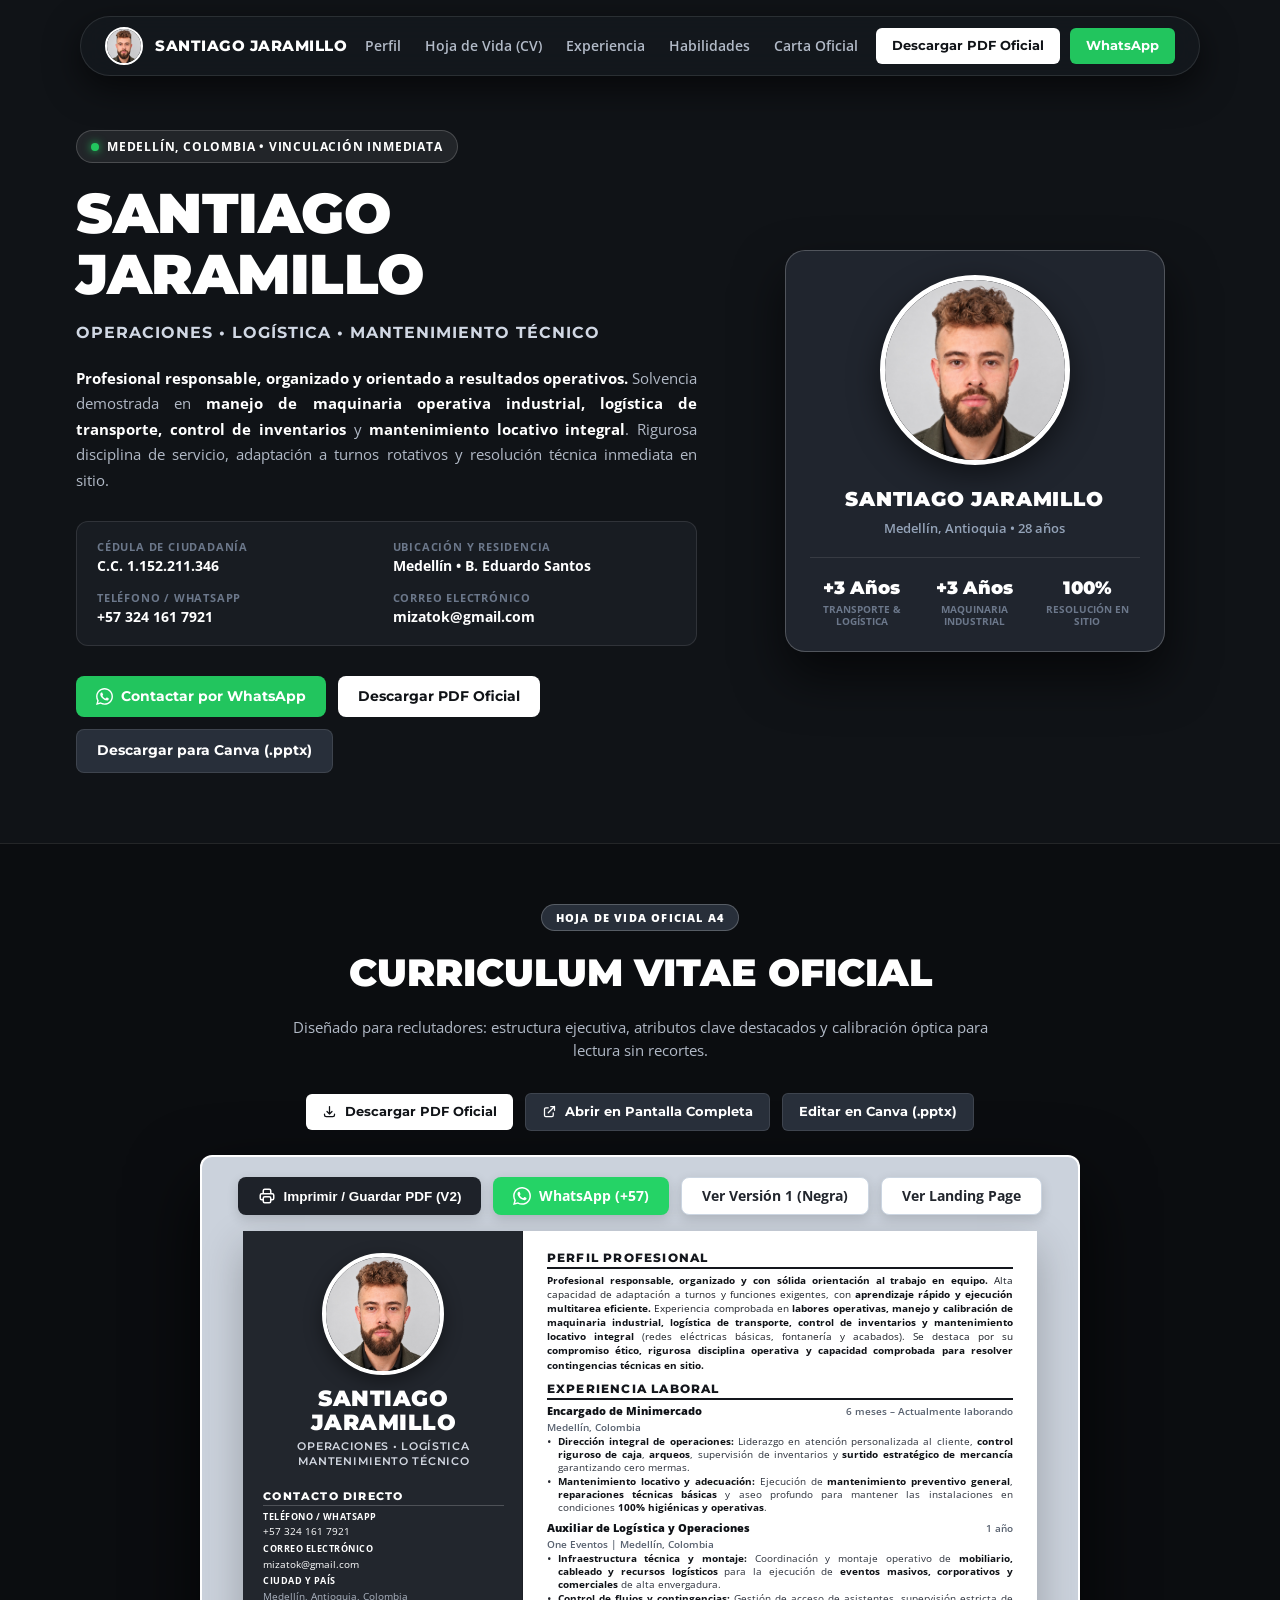
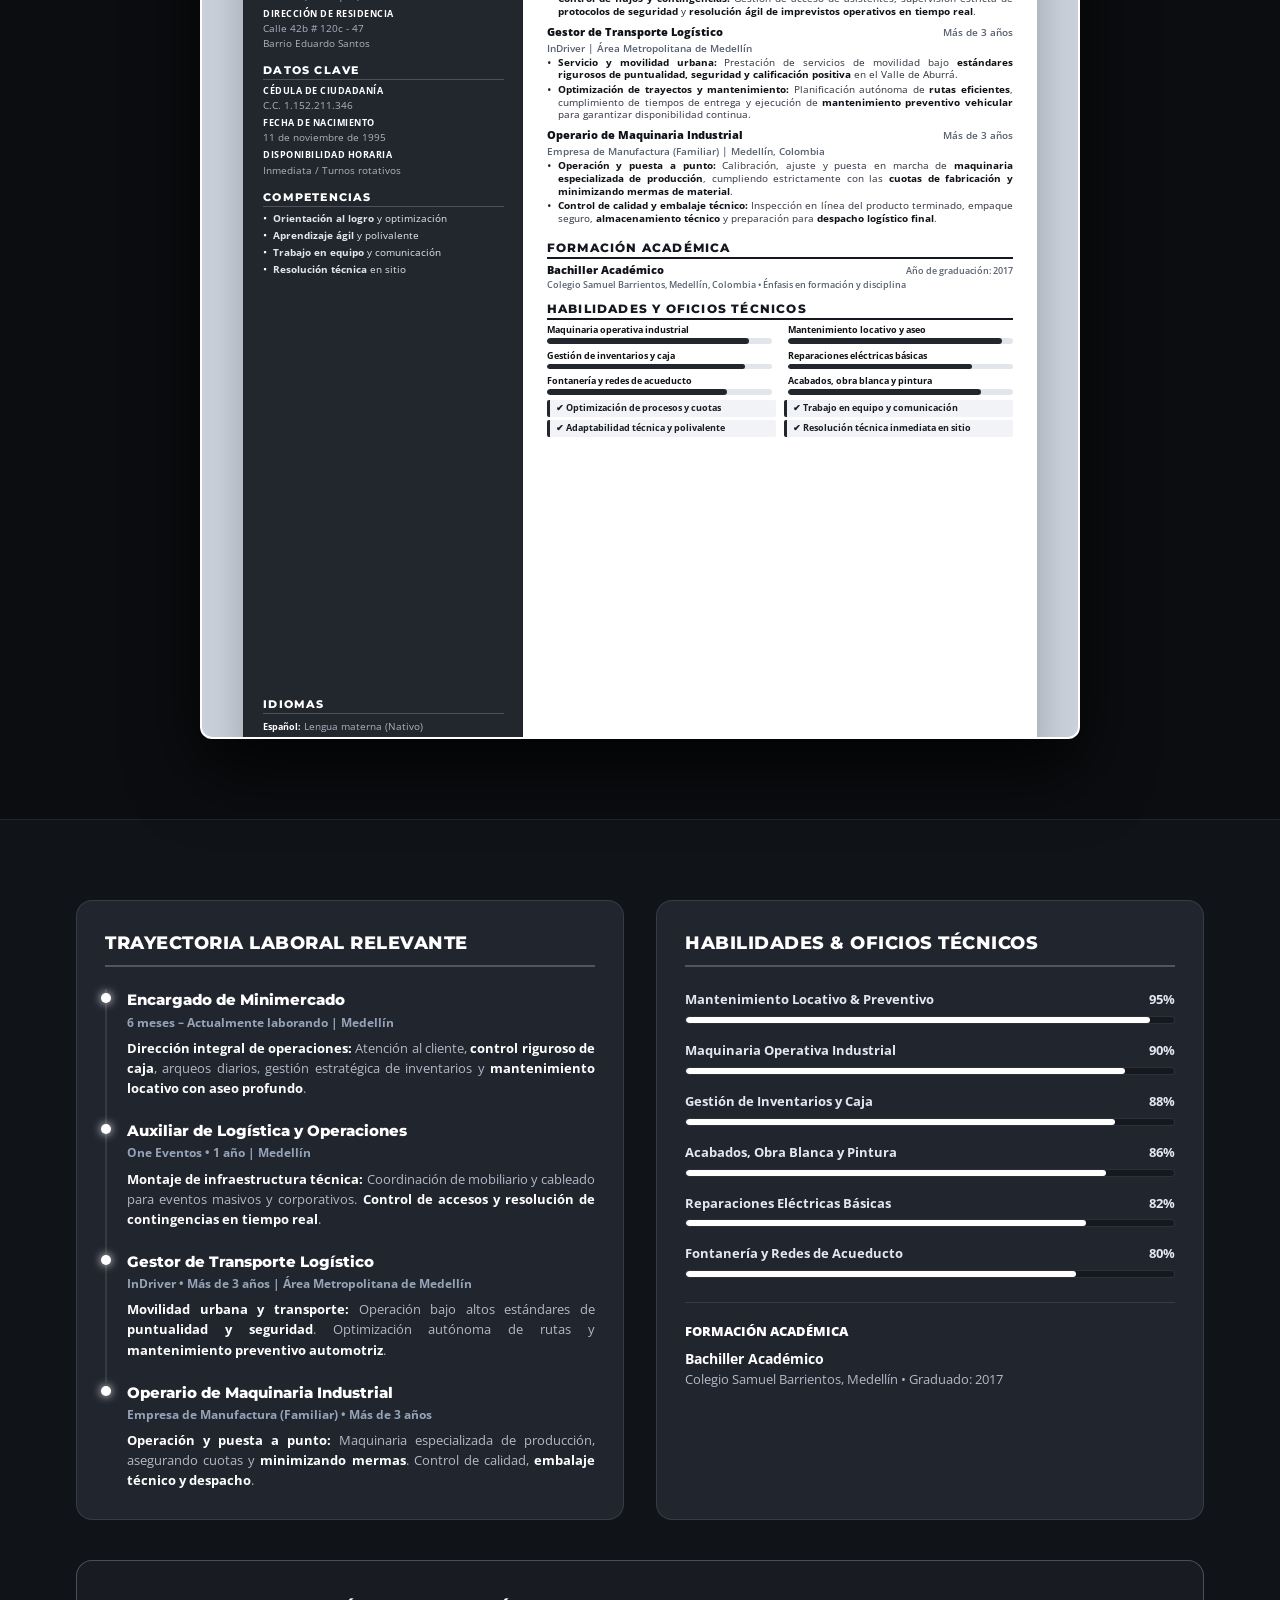
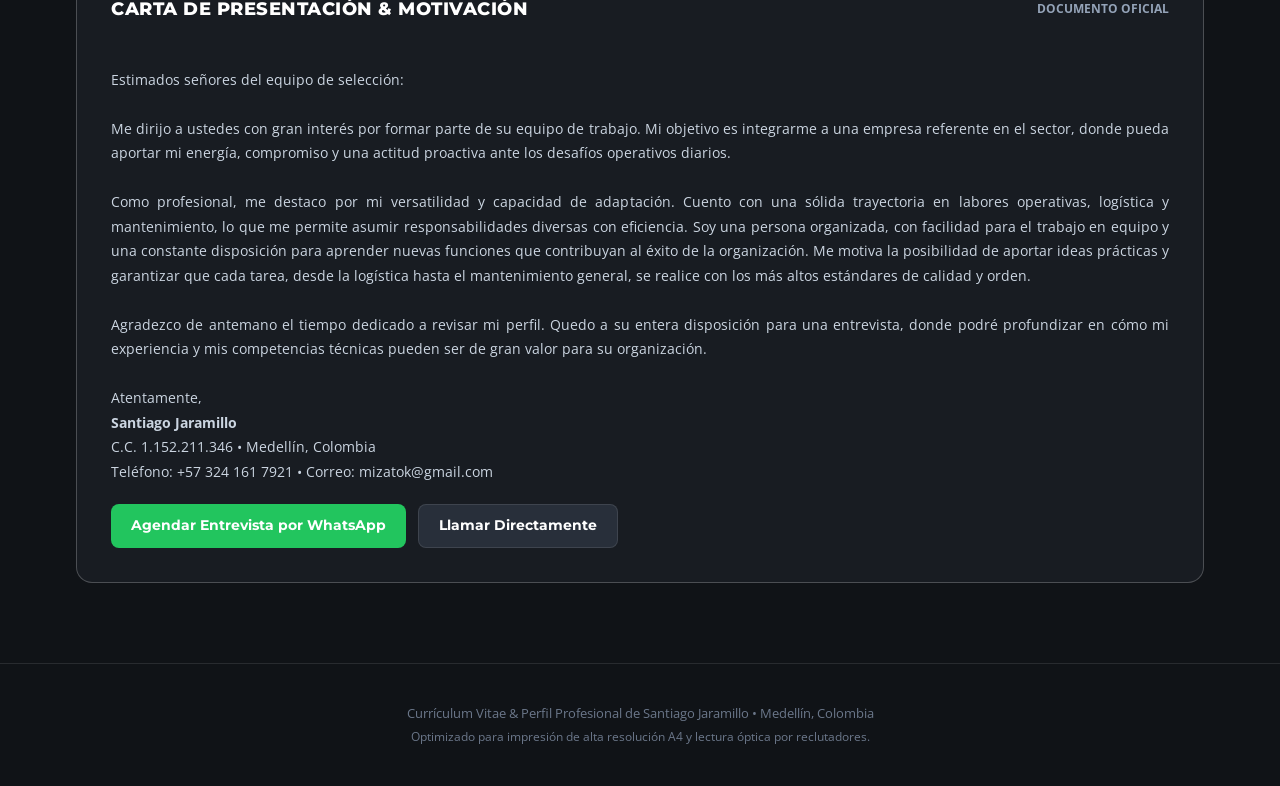
==== commit 2b0d4e7e: "refactor: fijar version 2 oficial como unico CV descargable" ====
--- a/index.html
+++ b/index.html
@@ -9,11 +9,11 @@
   <meta name="description" content="Hoja de Vida y Perfil Profesional de Santiago Jaramillo. Experiencia comprobada en operaciones, maquinaria industrial, logística de transporte y mantenimiento locativo en Medellín, Colombia.">
   <meta name="author" content="Santiago Jaramillo">
 
-  <!-- Favicon Oficial (Última Imagen) -->
+  <!-- Favicon Oficial (Foto Oficial) -->
   <link rel="icon" type="image/jpeg" href="assets/santiago_v2.jpg">
   <link rel="apple-touch-icon" href="assets/santiago_v2.jpg">
 
-  <!-- Open Graph / WhatsApp / Telegram / Facebook Thumbnail -->
+  <!-- Open Graph / WhatsApp / Telegram / Redes Sociales -->
   <meta property="og:type" content="profile">
   <meta property="og:title" content="Santiago Jaramillo | Operaciones • Logística • Mantenimiento">
   <meta property="og:description" content="Perfil profesional en Medellín, Colombia. Experiencia comprobada en manejo de maquinaria industrial, logística, inventarios y mantenimiento locativo integral. C.C. 1.152.211.346.">
@@ -161,8 +161,8 @@
     }
 
     .btn-sm {
-      padding: 7px 14px;
-      font-size: 12px;
+      padding: 8px 16px;
+      font-size: 12.5px;
       border-radius: 6px;
     }
 
@@ -408,7 +408,7 @@
     .section-header {
       text-align: center;
       max-width: 720px;
-      margin: 0 auto 36px;
+      margin: 0 auto 30px;
     }
 
     .section-badge {
@@ -443,8 +443,8 @@
       display: flex;
       align-items: center;
       justify-content: center;
-      gap: 10px;
-      margin-bottom: 20px;
+      gap: 12px;
+      margin-bottom: 24px;
       flex-wrap: wrap;
     }
 
@@ -640,7 +640,7 @@
 
     <div class="nav-actions">
       <a href="curriculum_v2_santiago.pdf" target="_blank" class="btn btn-sm btn-primary">
-        Descargar PDF V2
+        Descargar PDF Oficial
       </a>
       <a href="https://wa.me/573241617921?text=Hola%20Santiago,%20vi%20tu%20perfil%20profesional%20y%20me%20gustaria%20contactarte." target="_blank" class="btn btn-sm btn-whatsapp">
         WhatsApp
@@ -691,10 +691,10 @@
             Contactar por WhatsApp
           </a>
           <a href="curriculum_v2_santiago.pdf" target="_blank" class="btn btn-primary">
-            Descargar PDF Oficial V2
+            Descargar PDF Oficial
           </a>
-          <a href="curriculum_v1_santiago.pdf" target="_blank" class="btn btn-rock">
-            Descargar PDF V1
+          <a href="curriculum_santiago_canva_editable.pptx" download class="btn btn-rock">
+            Descargar para Canva (.pptx)
           </a>
         </div>
       </div>
@@ -727,26 +727,28 @@
     </div>
   </section>
 
-  <!-- Sección Currículum Réplica Exacta de Google (A4 Viewer) -->
+  <!-- Sección Currículum Oficial A4 Viewer -->
   <section class="section-cv-view" id="curriculum">
     <div class="container">
       <div class="section-header">
-        <span class="section-badge">Visualizador Oficial A4</span>
-        <h2 class="section-heading">Curriculum Vitae Adaptado</h2>
+        <span class="section-badge">Hoja de Vida Oficial A4</span>
+        <h2 class="section-heading">Curriculum Vitae Oficial</h2>
         <p class="section-subtext">
-          Diseño calibrado para reclutadores: atributos clave destacados en negrita, jerarquía visual de alto impacto y llenado simétrico sin espacios muertos.
+          Diseñado para reclutadores: estructura ejecutiva, atributos clave destacados y calibración óptica para lectura sin recortes.
         </p>
       </div>
 
       <div class="cv-toolbar">
-        <button onclick="setVersion('v2')" id="btnV2" class="btn btn-sm btn-primary">
-          Versión 2 (Chaqueta Ejecutiva)
-        </button>
-        <button onclick="setVersion('v1')" id="btnV1" class="btn btn-sm btn-rock">
-          Versión 1 (Camisa Negra)
-        </button>
-        <a id="btnPdfDownload" href="curriculum_v2_santiago.pdf" target="_blank" class="btn btn-sm btn-whatsapp">
-          Descargar PDF Seleccionado
+        <a href="curriculum_v2_santiago.pdf" target="_blank" class="btn btn-sm btn-primary">
+          <svg width="15" height="15" fill="none" stroke="currentColor" stroke-width="2" viewBox="0 0 24 24"><path stroke-linecap="round" stroke-linejoin="round" d="M4 16v1a3 3 0 003 3h10a3 3 0 003-3v-1m-4-4l-4 4m0 0l-4-4m4 4V4"></path></svg>
+          Descargar PDF Oficial
+        </a>
+        <a href="curriculum_v2_santiago.html" target="_blank" class="btn btn-sm btn-rock">
+          <svg width="15" height="15" fill="none" stroke="currentColor" stroke-width="2" viewBox="0 0 24 24"><path stroke-linecap="round" stroke-linejoin="round" d="M10 6H6a2 2 0 00-2 2v10a2 2 0 002 2h10a2 2 0 002-2v-4M14 4h6m0 0v6m0-6L10 14"></path></svg>
+          Abrir en Pantalla Completa
+        </a>
+        <a href="curriculum_santiago_canva_editable.pptx" download class="btn btn-sm btn-rock">
+          Editar en Canva (.pptx)
         </a>
       </div>
 
@@ -920,28 +922,5 @@
     </div>
   </footer>
 
-  <script>
-    function setVersion(ver) {
-      const iframe = document.getElementById('cvIframe');
-      const btnV1 = document.getElementById('btnV1');
-      const btnV2 = document.getElementById('btnV2');
-      const btnPdf = document.getElementById('btnPdfDownload');
-
-      if (ver === 'v1') {
-        iframe.src = 'curriculum_v1_santiago.html';
-        btnV1.className = 'btn btn-sm btn-primary';
-        btnV2.className = 'btn btn-sm btn-rock';
-        btnPdf.href = 'curriculum_v1_santiago.pdf';
-        btnPdf.innerText = 'Descargar PDF V1';
-      } else {
-        iframe.src = 'curriculum_v2_santiago.html';
-        btnV2.className = 'btn btn-sm btn-primary';
-        btnV1.className = 'btn btn-sm btn-rock';
-        btnPdf.href = 'curriculum_v2_santiago.pdf';
-        btnPdf.innerText = 'Descargar PDF V2';
-      }
-    }
-  </script>
-
 </body>
 </html>
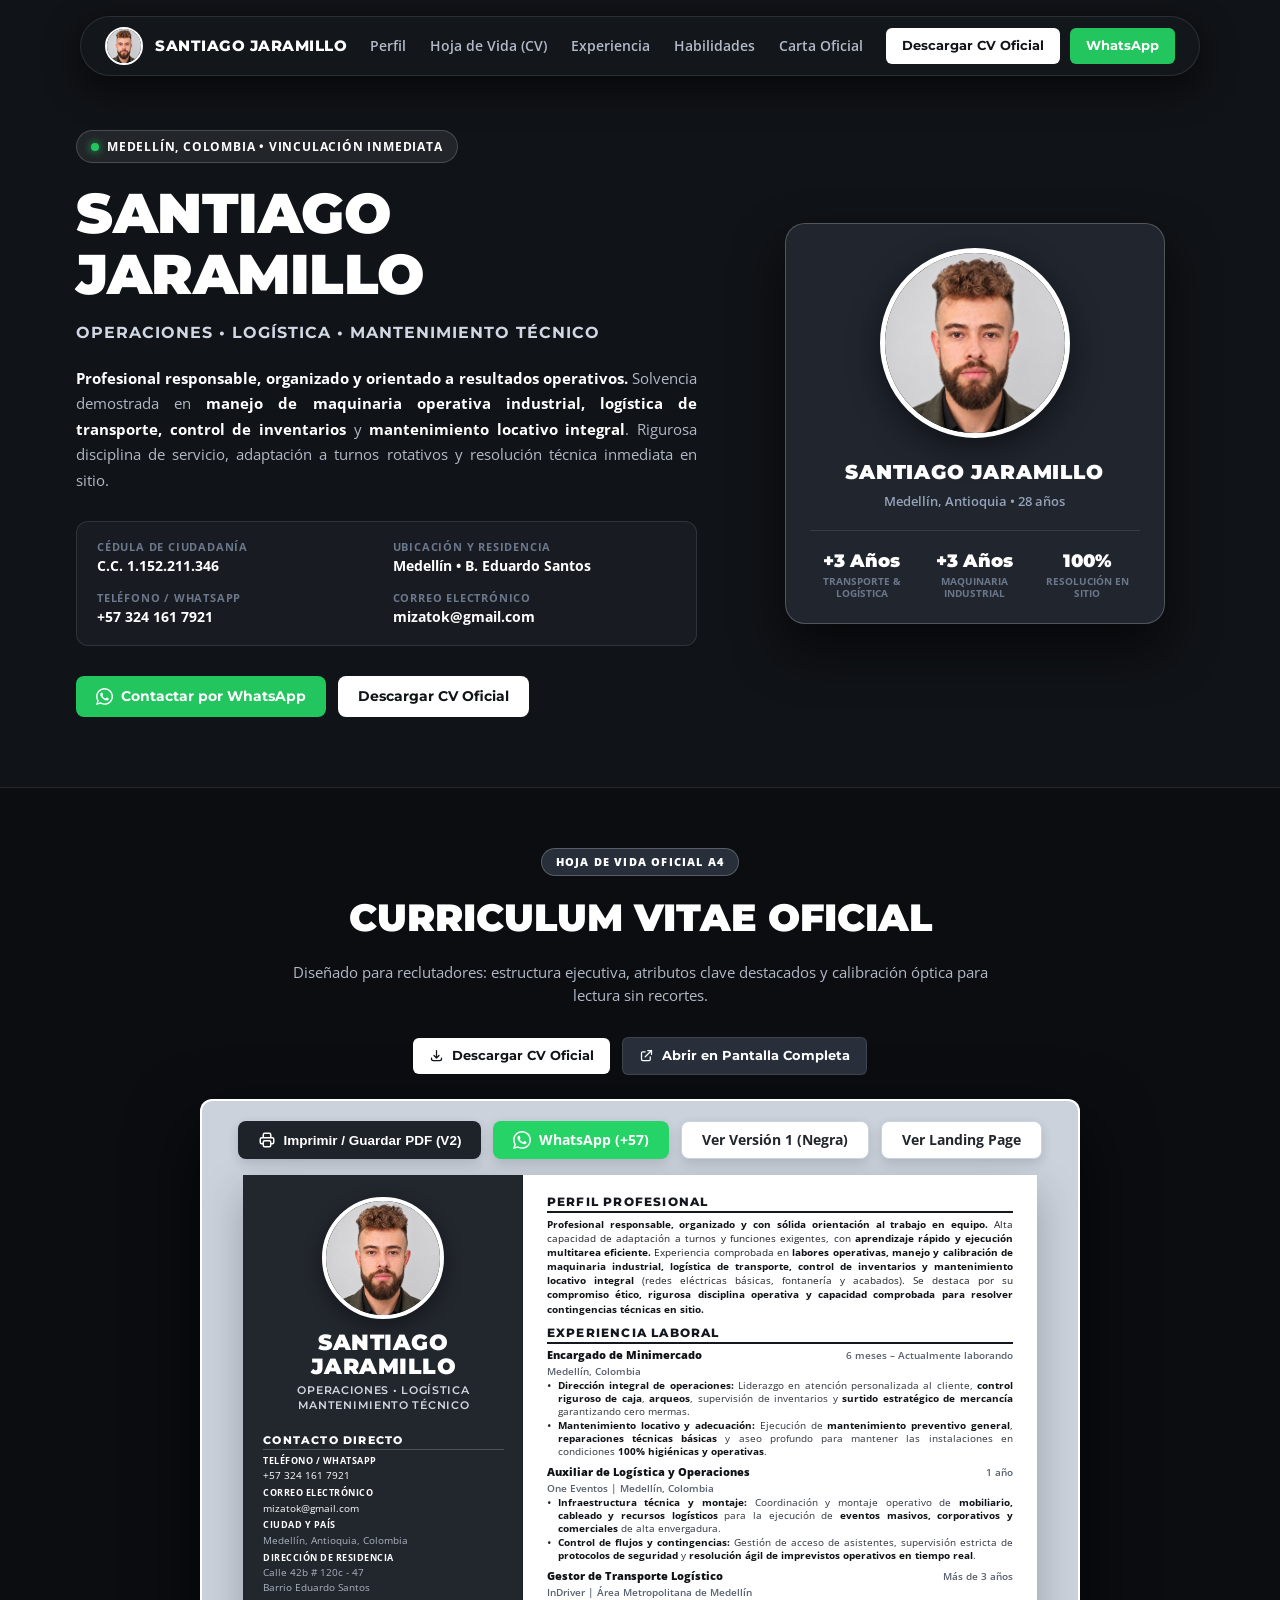
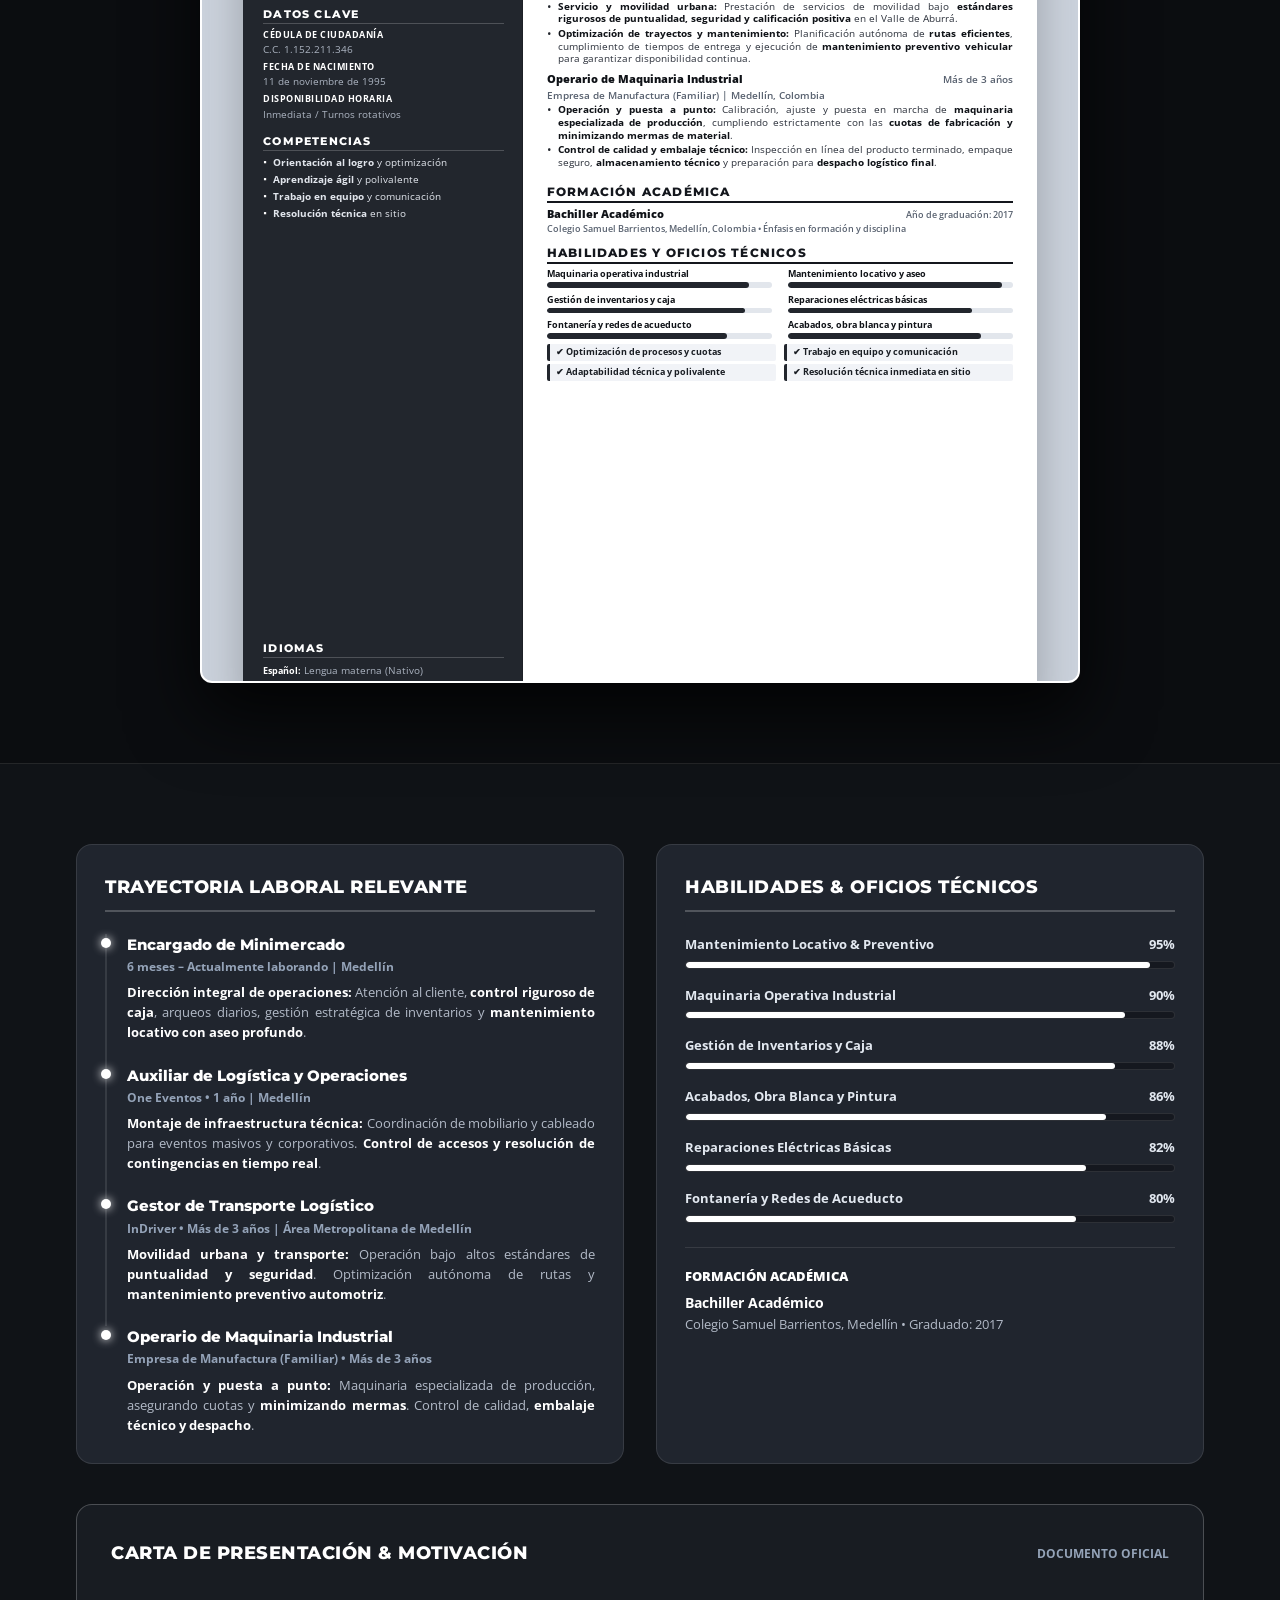
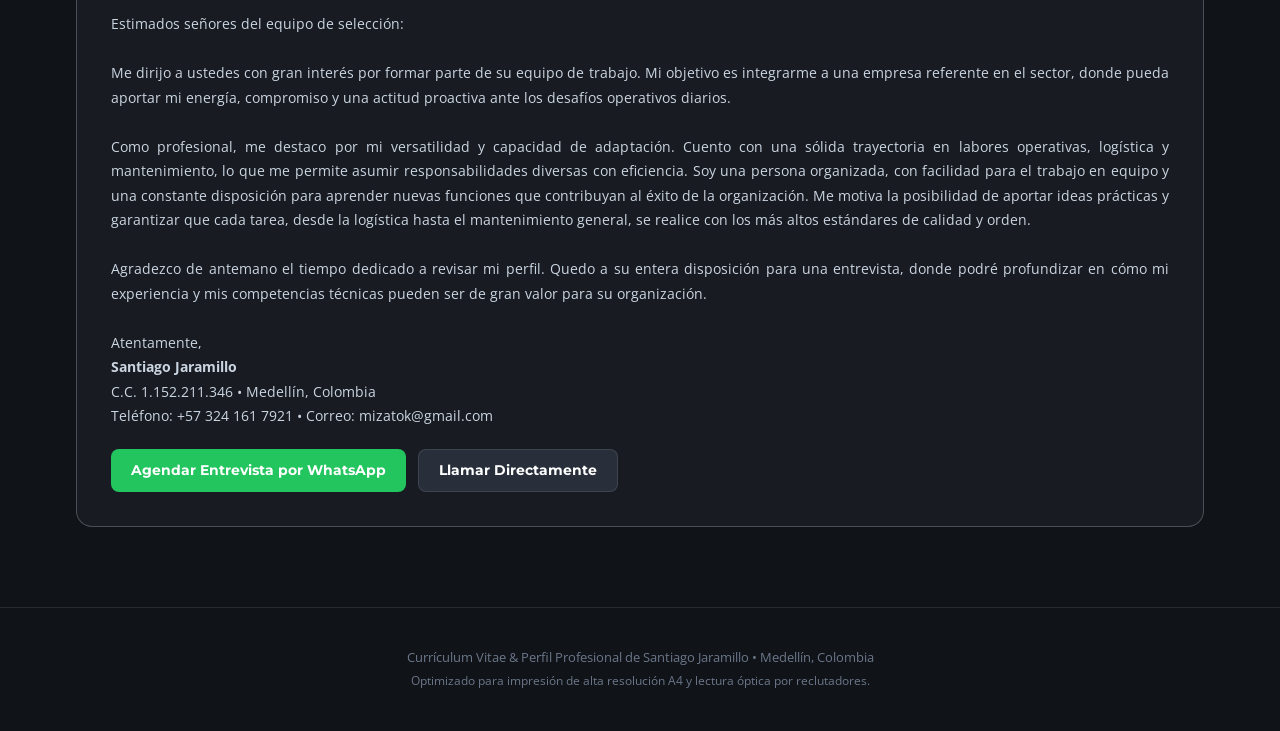
==== commit 07e7555e: "refactor: retirar boton PPTX para Canva y dejar solo Descargar CV Oficial" ====
--- a/index.html
+++ b/index.html
@@ -640,7 +640,7 @@
 
     <div class="nav-actions">
       <a href="curriculum_v2_santiago.pdf" target="_blank" class="btn btn-sm btn-primary">
-        Descargar PDF Oficial
+        Descargar CV Oficial
       </a>
       <a href="https://wa.me/573241617921?text=Hola%20Santiago,%20vi%20tu%20perfil%20profesional%20y%20me%20gustaria%20contactarte." target="_blank" class="btn btn-sm btn-whatsapp">
         WhatsApp
@@ -691,10 +691,7 @@
             Contactar por WhatsApp
           </a>
           <a href="curriculum_v2_santiago.pdf" target="_blank" class="btn btn-primary">
-            Descargar PDF Oficial
-          </a>
-          <a href="curriculum_santiago_canva_editable.pptx" download class="btn btn-rock">
-            Descargar para Canva (.pptx)
+            Descargar CV Oficial
           </a>
         </div>
       </div>
@@ -741,14 +738,11 @@
       <div class="cv-toolbar">
         <a href="curriculum_v2_santiago.pdf" target="_blank" class="btn btn-sm btn-primary">
           <svg width="15" height="15" fill="none" stroke="currentColor" stroke-width="2" viewBox="0 0 24 24"><path stroke-linecap="round" stroke-linejoin="round" d="M4 16v1a3 3 0 003 3h10a3 3 0 003-3v-1m-4-4l-4 4m0 0l-4-4m4 4V4"></path></svg>
-          Descargar PDF Oficial
+          Descargar CV Oficial
         </a>
         <a href="curriculum_v2_santiago.html" target="_blank" class="btn btn-sm btn-rock">
           <svg width="15" height="15" fill="none" stroke="currentColor" stroke-width="2" viewBox="0 0 24 24"><path stroke-linecap="round" stroke-linejoin="round" d="M10 6H6a2 2 0 00-2 2v10a2 2 0 002 2h10a2 2 0 002-2v-4M14 4h6m0 0v6m0-6L10 14"></path></svg>
           Abrir en Pantalla Completa
-        </a>
-        <a href="curriculum_santiago_canva_editable.pptx" download class="btn btn-sm btn-rock">
-          Editar en Canva (.pptx)
         </a>
       </div>
 
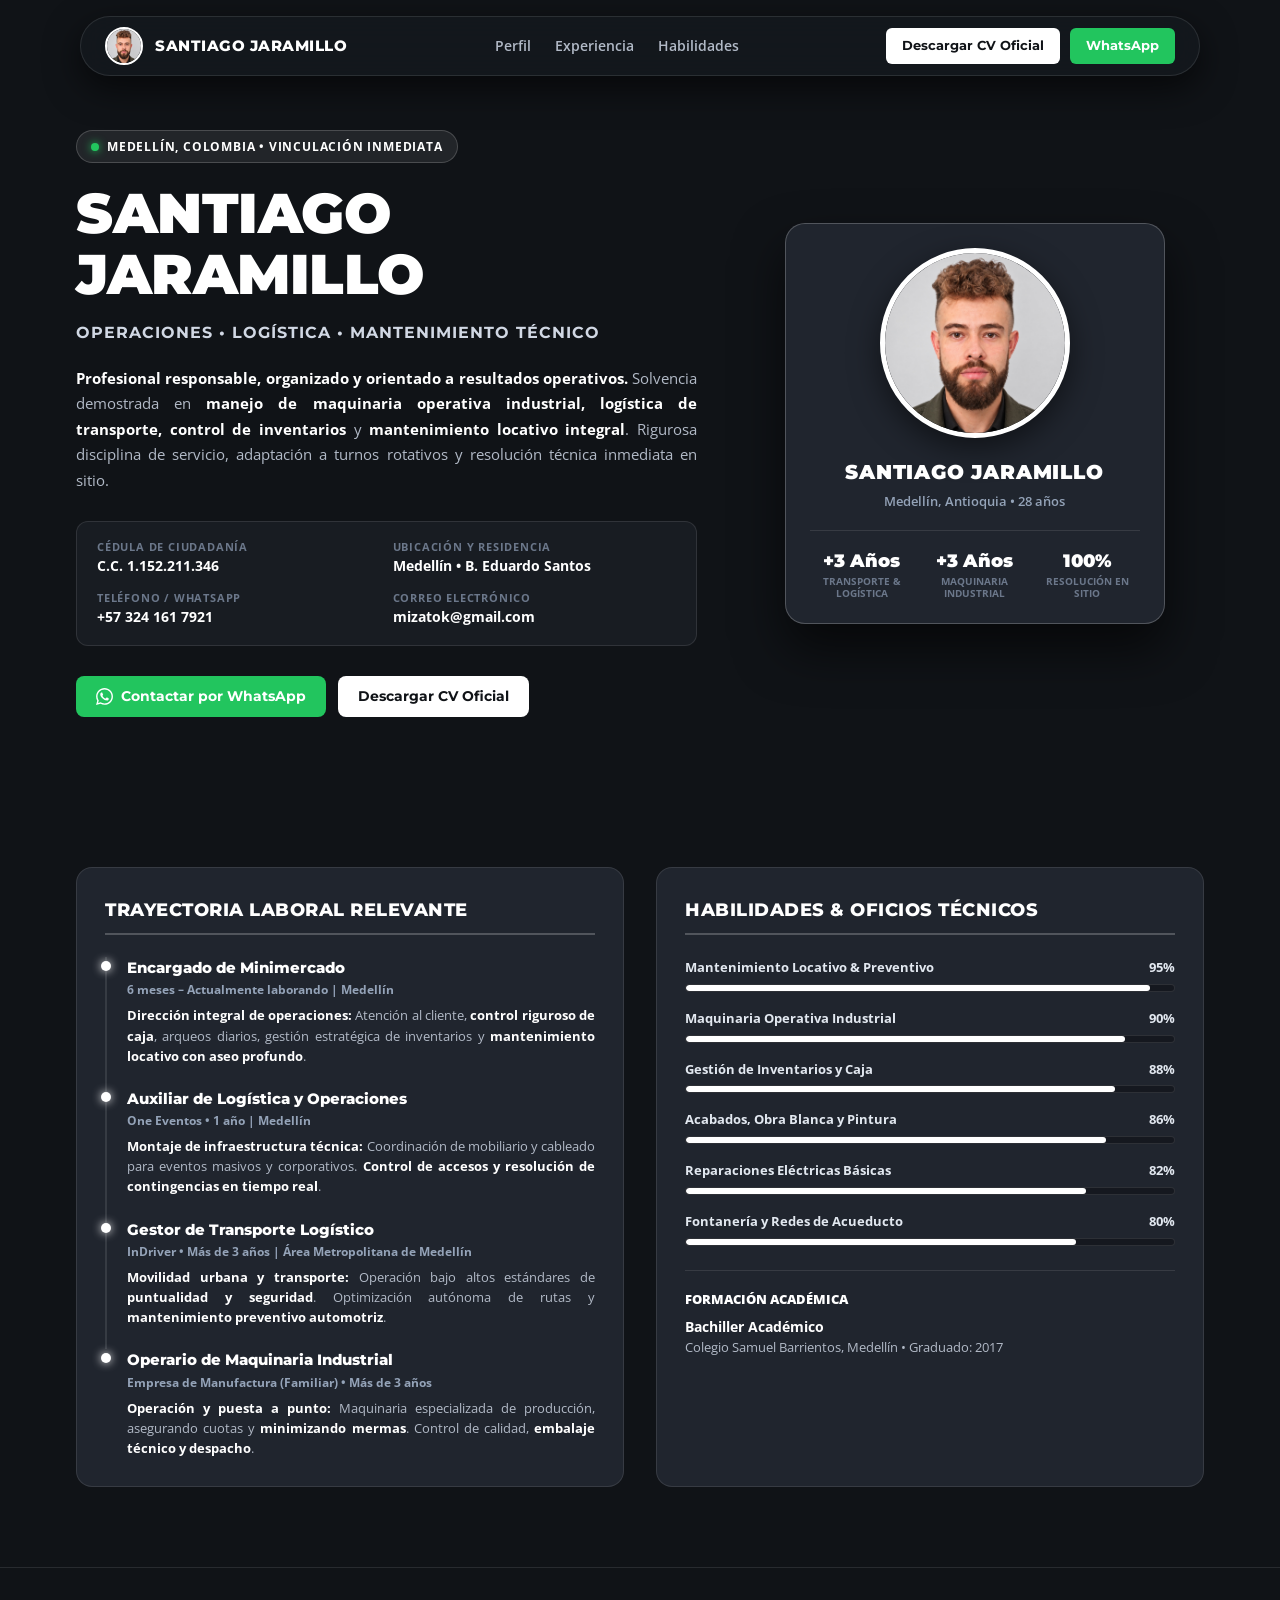
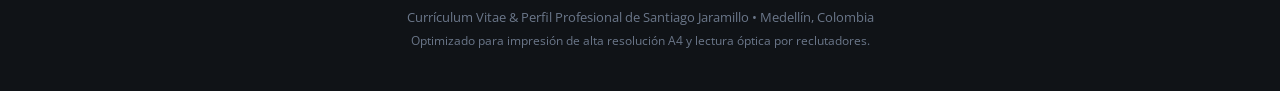
==== commit 83cca21e: "refactor: retirar visor de CV y carta de presentacion de landing page" ====
--- a/index.html
+++ b/index.html
@@ -631,10 +631,8 @@
     <nav>
       <ul class="nav-links">
         <li><a href="#perfil" class="nav-link">Perfil</a></li>
-        <li><a href="#curriculum" class="nav-link">Hoja de Vida (CV)</a></li>
         <li><a href="#experiencia" class="nav-link">Experiencia</a></li>
         <li><a href="#habilidades" class="nav-link">Habilidades</a></li>
-        <li><a href="#carta" class="nav-link">Carta Oficial</a></li>
       </ul>
     </nav>
 
@@ -724,33 +722,7 @@
     </div>
   </section>
 
-  <!-- Sección Currículum Oficial A4 Viewer -->
-  <section class="section-cv-view" id="curriculum">
-    <div class="container">
-      <div class="section-header">
-        <span class="section-badge">Hoja de Vida Oficial A4</span>
-        <h2 class="section-heading">Curriculum Vitae Oficial</h2>
-        <p class="section-subtext">
-          Diseñado para reclutadores: estructura ejecutiva, atributos clave destacados y calibración óptica para lectura sin recortes.
-        </p>
-      </div>
-
-      <div class="cv-toolbar">
-        <a href="curriculum_v2_santiago.pdf" target="_blank" class="btn btn-sm btn-primary">
-          <svg width="15" height="15" fill="none" stroke="currentColor" stroke-width="2" viewBox="0 0 24 24"><path stroke-linecap="round" stroke-linejoin="round" d="M4 16v1a3 3 0 003 3h10a3 3 0 003-3v-1m-4-4l-4 4m0 0l-4-4m4 4V4"></path></svg>
-          Descargar CV Oficial
-        </a>
-        <a href="curriculum_v2_santiago.html" target="_blank" class="btn btn-sm btn-rock">
-          <svg width="15" height="15" fill="none" stroke="currentColor" stroke-width="2" viewBox="0 0 24 24"><path stroke-linecap="round" stroke-linejoin="round" d="M10 6H6a2 2 0 00-2 2v10a2 2 0 002 2h10a2 2 0 002-2v-4M14 4h6m0 0v6m0-6L10 14"></path></svg>
-          Abrir en Pantalla Completa
-        </a>
-      </div>
-
-      <div class="cv-frame-box">
-        <iframe id="cvIframe" src="curriculum_v2_santiago.html" title="Curriculum Vitae Santiago Jaramillo"></iframe>
-      </div>
-    </div>
-  </section>
+
 
   <!-- Trayectoria y Competencias Relevantes para Reclutadores -->
   <section class="details-section" id="experiencia">
@@ -871,39 +843,7 @@
 
       </div>
 
-      <!-- Carta de Presentación Oficial -->
-      <div class="letter-card" id="carta">
-        <div style="display: flex; justify-content: space-between; align-items: center; flex-wrap: wrap; gap: 12px;">
-          <h3 class="card-title" style="margin-bottom: 0; border-bottom: none; padding-bottom: 0;">
-            Carta de Presentación & Motivación
-          </h3>
-          <span style="font-size: 12px; color: #94a3b8; text-transform: uppercase; font-weight: 700;">Documento Oficial</span>
-        </div>
-
-        <div class="letter-body">
-Estimados señores del equipo de selección:
-
-Me dirijo a ustedes con gran interés por formar parte de su equipo de trabajo. Mi objetivo es integrarme a una empresa referente en el sector, donde pueda aportar mi energía, compromiso y una actitud proactiva ante los desafíos operativos diarios.
-
-Como profesional, me destaco por mi versatilidad y capacidad de adaptación. Cuento con una sólida trayectoria en labores operativas, logística y mantenimiento, lo que me permite asumir responsabilidades diversas con eficiencia. Soy una persona organizada, con facilidad para el trabajo en equipo y una constante disposición para aprender nuevas funciones que contribuyan al éxito de la organización. Me motiva la posibilidad de aportar ideas prácticas y garantizar que cada tarea, desde la logística hasta el mantenimiento general, se realice con los más altos estándares de calidad y orden.
-
-Agradezco de antemano el tiempo dedicado a revisar mi perfil. Quedo a su entera disposición para una entrevista, donde podré profundizar en cómo mi experiencia y mis competencias técnicas pueden ser de gran valor para su organización.
-
-Atentamente,
-<strong>Santiago Jaramillo</strong>
-C.C. 1.152.211.346 • Medellín, Colombia
-Teléfono: +57 324 161 7921 • Correo: mizatok@gmail.com
-        </div>
-
-        <div style="display: flex; gap: 12px; flex-wrap: wrap;">
-          <a href="https://wa.me/573241617921?text=Hola%20Santiago,%20lei%20tu%20carta%20y%20me%20gustaria%20agendar%20una%20entrevista." target="_blank" class="btn btn-whatsapp">
-            Agendar Entrevista por WhatsApp
-          </a>
-          <a href="tel:+573241617921" class="btn btn-rock">
-            Llamar Directamente
-          </a>
-        </div>
-      </div>
+
 
     </div>
   </section>
